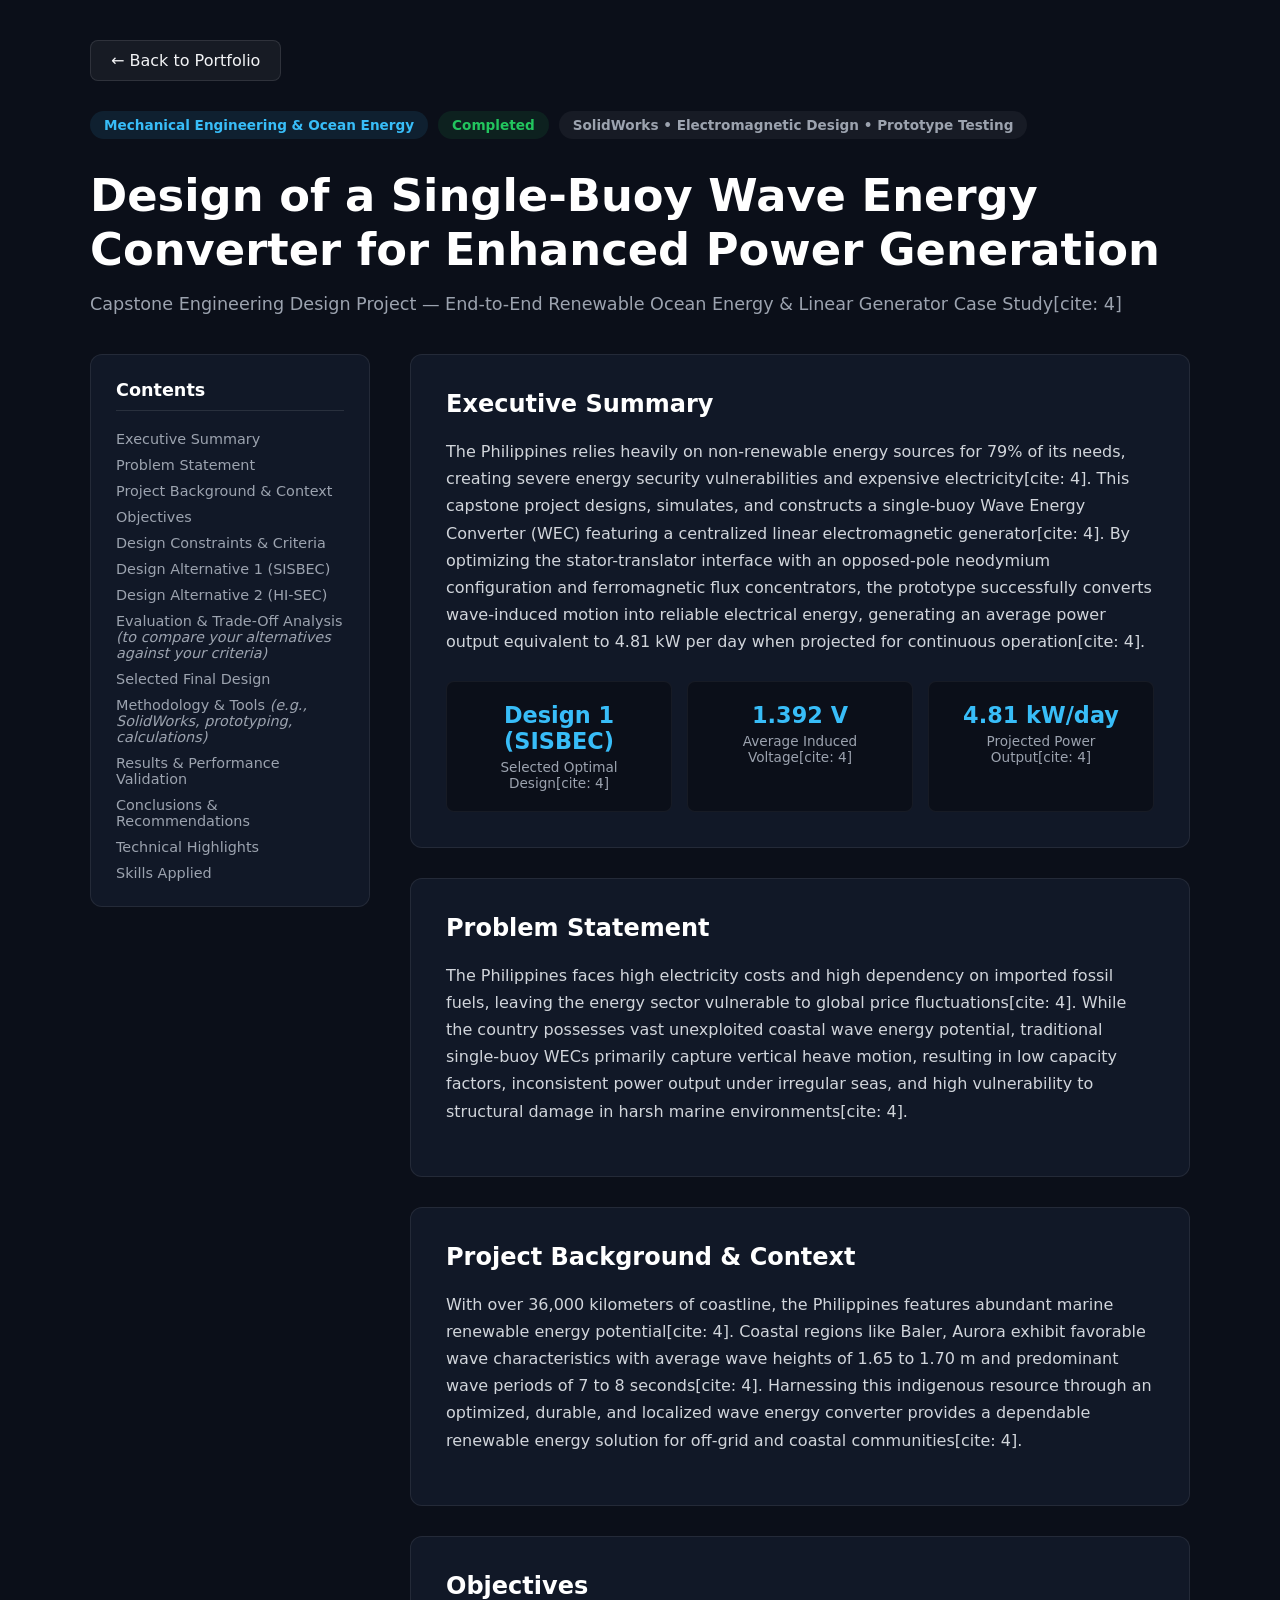
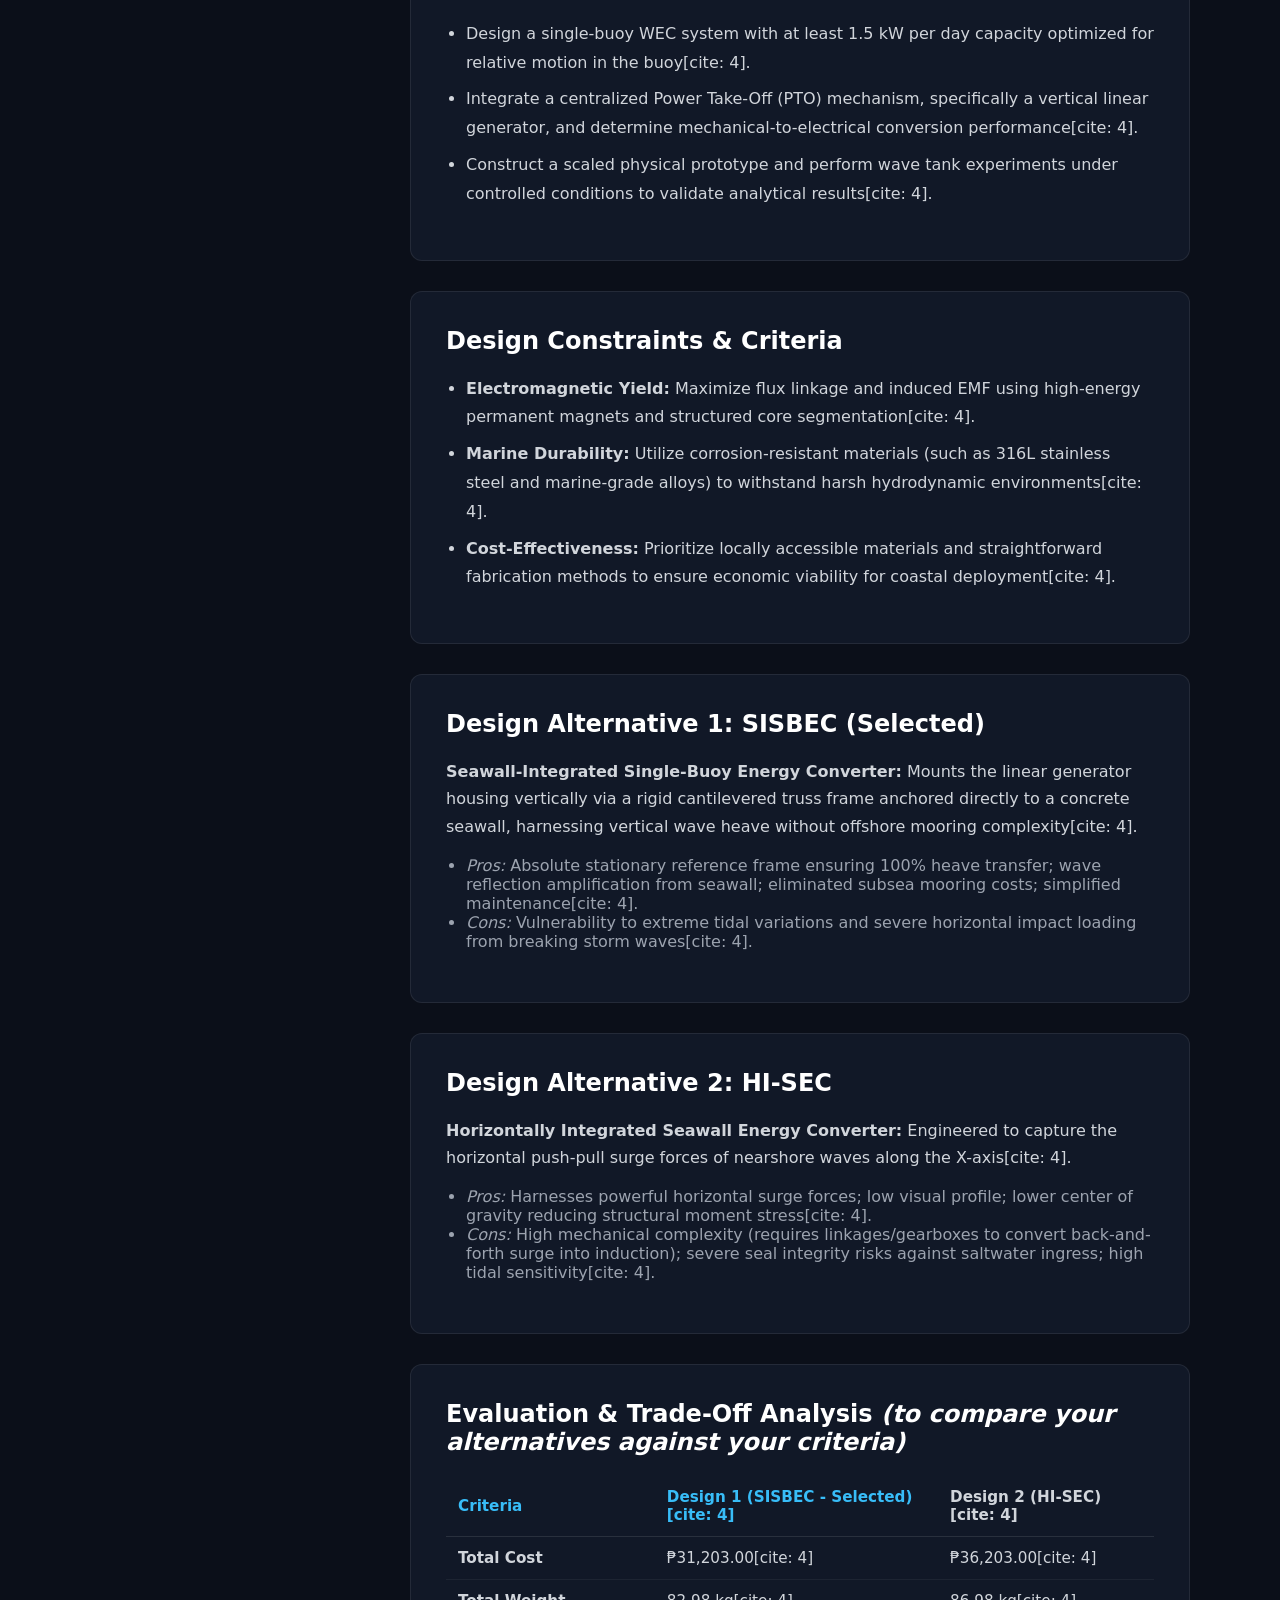
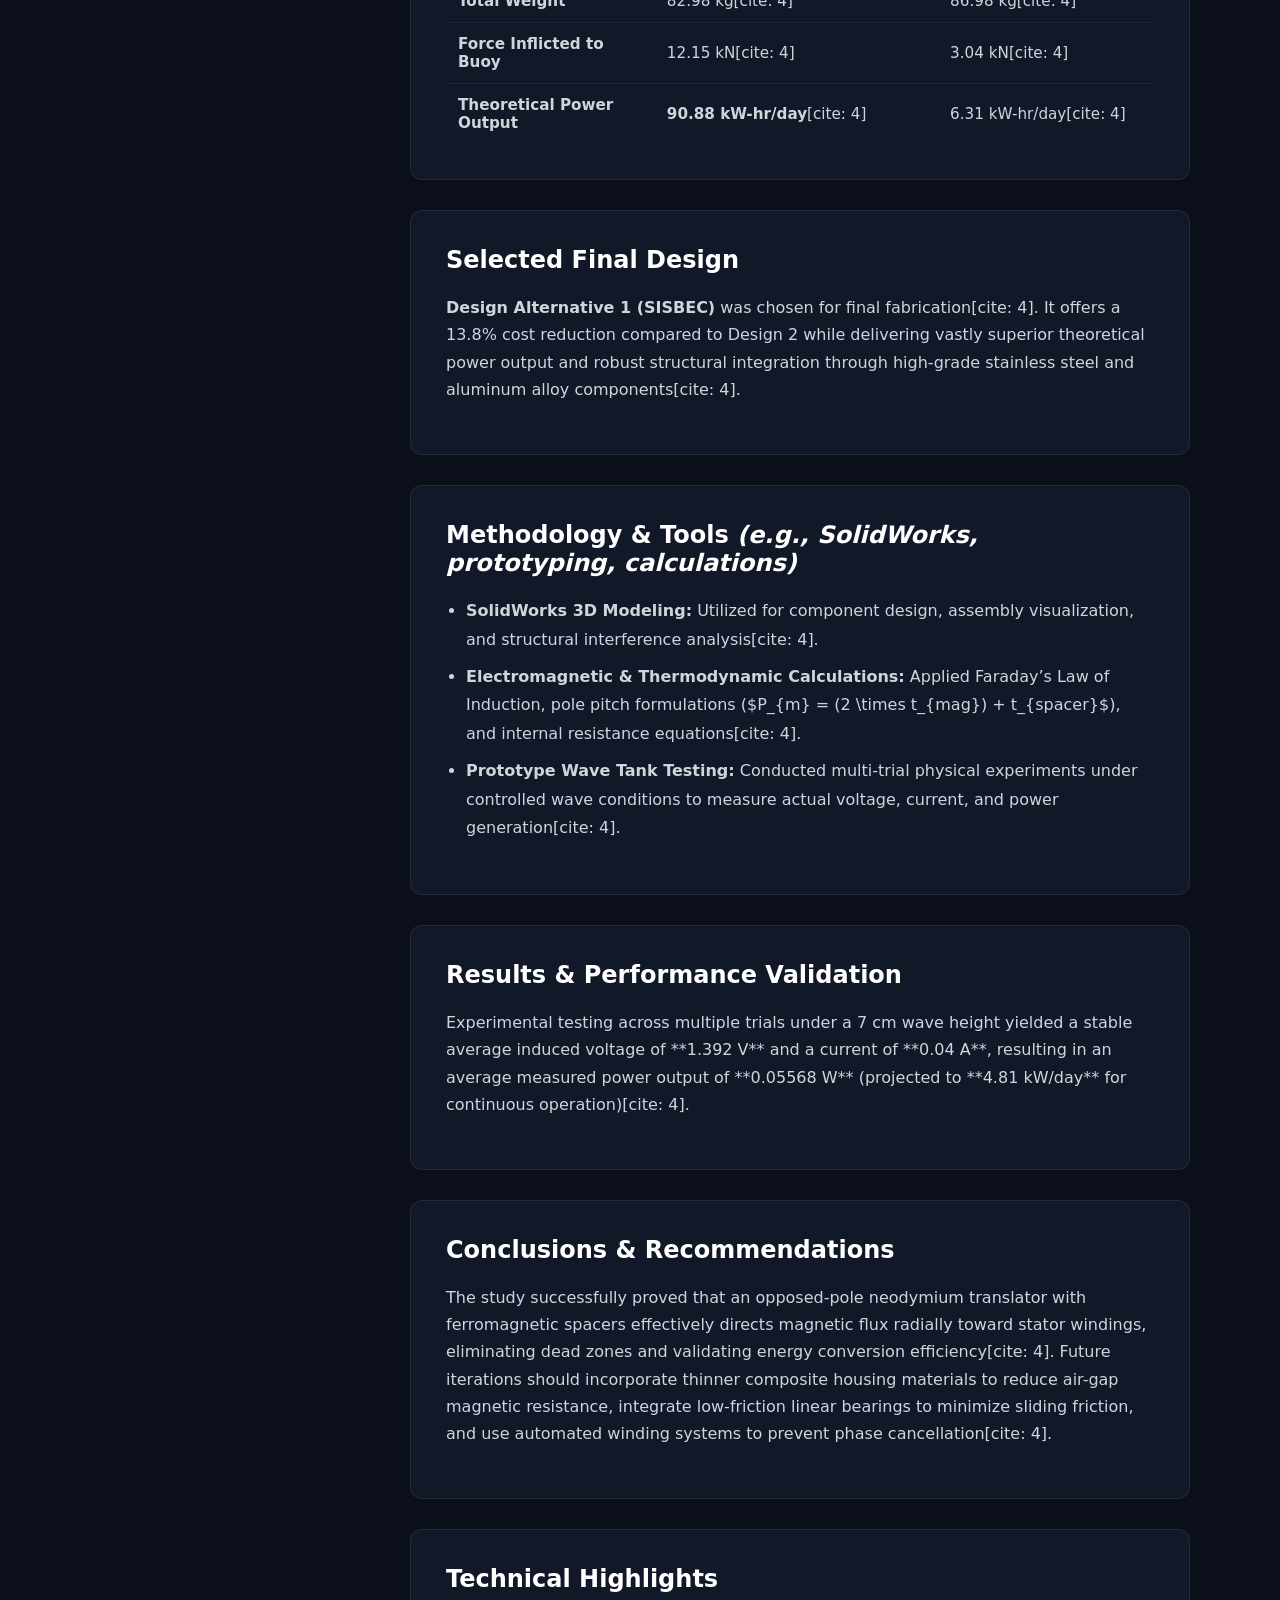
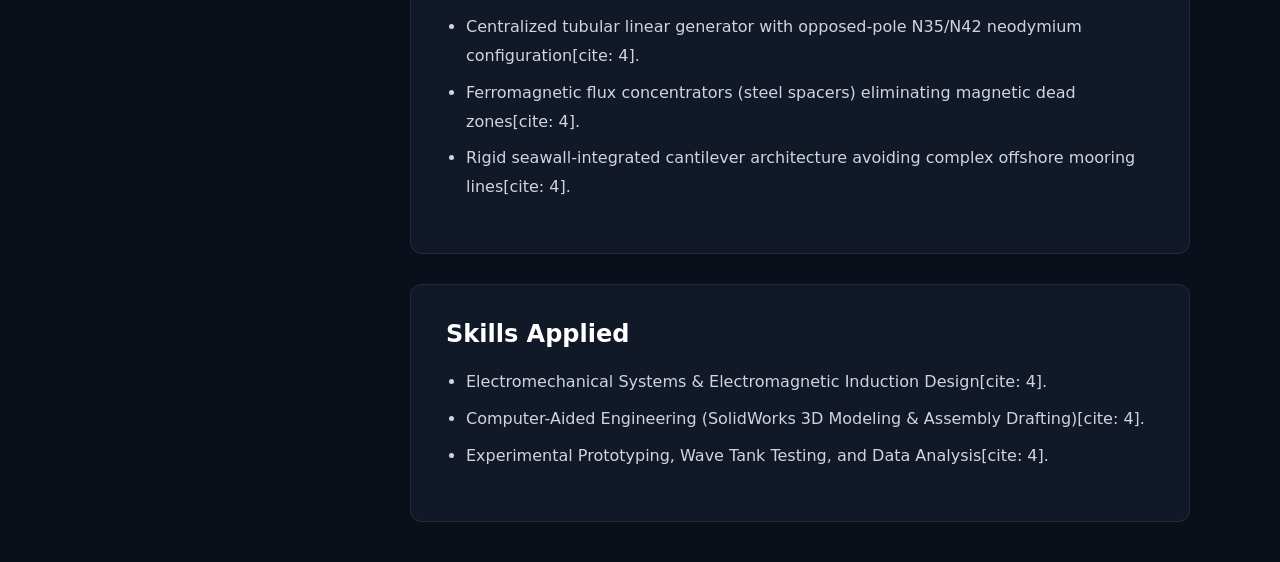
==== buoy-project.html @ 50ab3695 "Create buoy-project.html" ====
<!DOCTYPE html>
<html lang="en">
<head>
    <meta charset="UTF-8">
    <meta name="viewport" content="width=device-width, initial-scale=1.0">
    <title>Design of a Single-Buoy Wave Energy Converter | Carlo James A. Ungria</title>
</head>
<body style="background-color: #0b0f19; color: #f3f4f6; font-family: system-ui, -apple-system, sans-serif; margin: 0; padding: 40px 20px;">

    <div class="container" style="max-width: 1100px; margin: 0 auto;">
        
        <!-- Back Button -->
        <a href="index.html" style="display: inline-block; background: rgba(255, 255, 255, 0.05); border: 1px solid rgba(255, 255, 255, 0.1); color: #f3f4f6; padding: 10px 20px; border-radius: 8px; text-decoration: none; font-weight: 500; margin-bottom: 30px;">
            &larr; Back to Portfolio
        </a>

        <!-- Tags & Title Header -->
        <div style="margin-bottom: 40px;">
            <div style="display: flex; gap: 10px; margin-bottom: 15px;">
                <span style="background: rgba(56, 189, 248, 0.1); color: #38bdf8; padding: 6px 14px; border-radius: 20px; font-size: 0.85rem; font-weight: 600;">Mechanical Engineering & Ocean Energy</span>
                <span style="background: rgba(34, 197, 94, 0.1); color: #22c55e; padding: 6px 14px; border-radius: 20px; font-size: 0.85rem; font-weight: 600;">Completed</span>
                <span style="background: rgba(255, 255, 255, 0.05); color: #9ca3af; padding: 6px 14px; border-radius: 20px; font-size: 0.85rem; font-weight: 600;">SolidWorks • Electromagnetic Design • Prototype Testing</span>
            </div>
            <h1 style="font-size: clamp(2rem, 4vw, 2.8rem); font-weight: 800; color: #ffffff; margin-bottom: 15px; line-height: 1.2;">
                Design of a Single-Buoy Wave Energy Converter for Enhanced Power Generation
            </h1>
            <p style="font-size: 1.1rem; color: #9ca3af;">
                Capstone Engineering Design Project — End-to-End Renewable Ocean Energy & Linear Generator Case Study[cite: 4]
            </p>
        </div>

        <!-- Layout Grid: Table of Contents on Left, Content on Right -->
        <div style="display: grid; grid-template-columns: 280px 1fr; gap: 40px; align-items: start;" class="case-study-grid">
            
            <!-- Left Sidebar: Contents Matching Exact Flow -->
            <div style="background: #111827; border: 1px solid rgba(255, 255, 255, 0.08); border-radius: 12px; padding: 25px; position: sticky; top: 20px;">
                <h3 style="color: #ffffff; font-size: 1.1rem; margin-top: 0; margin-bottom: 20px; border-bottom: 1px solid rgba(255,255,255,0.1); padding-bottom: 10px;">Contents</h3>
                <ul style="list-style: none; padding: 0; margin: 0; display: flex; flex-direction: column; gap: 10px; font-size: 0.9rem;">
                    <li><a href="#executive-summary" style="color: #9ca3af; text-decoration: none;">Executive Summary</a></li>
                    <li><a href="#problem-statement" style="color: #9ca3af; text-decoration: none;">Problem Statement</a></li>
                    <li><a href="#project-background" style="color: #9ca3af; text-decoration: none;">Project Background & Context</a></li>
                    <li><a href="#objectives" style="color: #9ca3af; text-decoration: none;">Objectives</a></li>
                    <li><a href="#constraints" style="color: #9ca3af; text-decoration: none;">Design Constraints & Criteria</a></li>
                    <li><a href="#alternative-1" style="color: #9ca3af; text-decoration: none;">Design Alternative 1 (SISBEC)</a></li>
                    <li><a href="#alternative-2" style="color: #9ca3af; text-decoration: none;">Design Alternative 2 (HI-SEC)</a></li>
                    <li><a href="#trade-off" style="color: #9ca3af; text-decoration: none;">Evaluation & Trade-Off Analysis <em>(to compare your alternatives against your criteria)</em></a></li>
                    <li><a href="#final-design" style="color: #9ca3af; text-decoration: none;">Selected Final Design</a></li>
                    <li><a href="#methodology" style="color: #9ca3af; text-decoration: none;">Methodology & Tools <em>(e.g., SolidWorks, prototyping, calculations)</em></a></li>
                    <li><a href="#validation" style="color: #9ca3af; text-decoration: none;">Results & Performance Validation</a></li>
                    <li><a href="#conclusions" style="color: #9ca3af; text-decoration: none;">Conclusions & Recommendations</a></li>
                    <li><a href="#highlights" style="color: #9ca3af; text-decoration: none;">Technical Highlights</a></li>
                    <li><a href="#skills" style="color: #9ca3af; text-decoration: none;">Skills Applied</a></li>
                </ul>
            </div>

            <!-- Right Main Content Area -->
            <div style="display: flex; flex-direction: column; gap: 30px;">
                
                <!-- Executive Summary -->
                <section id="executive-summary" style="background: #111827; border: 1px solid rgba(255, 255, 255, 0.08); border-radius: 12px; padding: 35px;">
                    <h2 style="color: #ffffff; margin-top: 0; font-size: 1.5rem; margin-bottom: 20px;">Executive Summary</h2>
                    <p style="line-height: 1.7; color: #d1d5db; margin-bottom: 20px;">
                        The Philippines relies heavily on non-renewable energy sources for 79% of its needs, creating severe energy security vulnerabilities and expensive electricity[cite: 4]. This capstone project designs, simulates, and constructs a single-buoy Wave Energy Converter (WEC) featuring a centralized linear electromagnetic generator[cite: 4]. By optimizing the stator-translator interface with an opposed-pole neodymium configuration and ferromagnetic flux concentrators, the prototype successfully converts wave-induced motion into reliable electrical energy, generating an average power output equivalent to 4.81 kW per day when projected for continuous operation[cite: 4].
                    </p>
                    
                    <div style="display: grid; grid-template-columns: repeat(auto-fit, minmax(180px, 1fr)); gap: 15px; margin-top: 25px;">
                        <div style="background: #0b0f19; border: 1px solid rgba(255,255,255,0.05); padding: 20px; border-radius: 8px; text-align: center;">
                            <div style="color: #38bdf8; font-size: 1.4rem; font-weight: 700;">Design 1 (SISBEC)</div>
                            <div style="color: #9ca3af; font-size: 0.85rem; margin-top: 5px;">Selected Optimal Design[cite: 4]</div>
                        </div>
                        <div style="background: #0b0f19; border: 1px solid rgba(255,255,255,0.05); padding: 20px; border-radius: 8px; text-align: center;">
                            <div style="color: #38bdf8; font-size: 1.4rem; font-weight: 700;">1.392 V</div>
                            <div style="color: #9ca3af; font-size: 0.85rem; margin-top: 5px;">Average Induced Voltage[cite: 4]</div>
                        </div>
                        <div style="background: #0b0f19; border: 1px solid rgba(255,255,255,0.05); padding: 20px; border-radius: 8px; text-align: center;">
                            <div style="color: #38bdf8; font-size: 1.4rem; font-weight: 700;">4.81 kW/day</div>
                            <div style="color: #9ca3af; font-size: 0.85rem; margin-top: 5px;">Projected Power Output[cite: 4]</div>
                        </div>
                    </div>
                </section>

                <!-- Problem Statement -->
                <section id="problem-statement" style="background: #111827; border: 1px solid rgba(255, 255, 255, 0.08); border-radius: 12px; padding: 35px;">
                    <h2 style="color: #ffffff; margin-top: 0; font-size: 1.5rem; margin-bottom: 20px;">Problem Statement</h2>
                    <p style="line-height: 1.7; color: #d1d5db;">
                        The Philippines faces high electricity costs and high dependency on imported fossil fuels, leaving the energy sector vulnerable to global price fluctuations[cite: 4]. While the country possesses vast unexploited coastal wave energy potential, traditional single-buoy WECs primarily capture vertical heave motion, resulting in low capacity factors, inconsistent power output under irregular seas, and high vulnerability to structural damage in harsh marine environments[cite: 4].
                    </p>
                </section>

                <!-- Project Background & Context -->
                <section id="project-background" style="background: #111827; border: 1px solid rgba(255, 255, 255, 0.08); border-radius: 12px; padding: 35px;">
                    <h2 style="color: #ffffff; margin-top: 0; font-size: 1.5rem; margin-bottom: 20px;">Project Background & Context</h2>
                    <p style="line-height: 1.7; color: #d1d5db;">
                        With over 36,000 kilometers of coastline, the Philippines features abundant marine renewable energy potential[cite: 4]. Coastal regions like Baler, Aurora exhibit favorable wave characteristics with average wave heights of 1.65 to 1.70 m and predominant wave periods of 7 to 8 seconds[cite: 4]. Harnessing this indigenous resource through an optimized, durable, and localized wave energy converter provides a dependable renewable energy solution for off-grid and coastal communities[cite: 4].
                    </p>
                </section>

                <!-- Objectives -->
                <section id="objectives" style="background: #111827; border: 1px solid rgba(255, 255, 255, 0.08); border-radius: 12px; padding: 35px;">
                    <h2 style="color: #ffffff; margin-top: 0; font-size: 1.5rem; margin-bottom: 20px;">Objectives</h2>
                    <ul style="line-height: 1.8; color: #d1d5db; padding-left: 20px; display: flex; flex-direction: column; gap: 8px;">
                        <li>Design a single-buoy WEC system with at least 1.5 kW per day capacity optimized for relative motion in the buoy[cite: 4].</li>
                        <li>Integrate a centralized Power Take-Off (PTO) mechanism, specifically a vertical linear generator, and determine mechanical-to-electrical conversion performance[cite: 4].</li>
                        <li>Construct a scaled physical prototype and perform wave tank experiments under controlled conditions to validate analytical results[cite: 4].</li>
                    </ul>
                </section>

                <!-- Design Constraints & Criteria -->
                <section id="constraints" style="background: #111827; border: 1px solid rgba(255, 255, 255, 0.08); border-radius: 12px; padding: 35px;">
                    <h2 style="color: #ffffff; margin-top: 0; font-size: 1.5rem; margin-bottom: 20px;">Design Constraints & Criteria</h2>
                    <ul style="line-height: 1.8; color: #d1d5db; padding-left: 20px; display: flex; flex-direction: column; gap: 8px;">
                        <li><strong>Electromagnetic Yield:</strong> Maximize flux linkage and induced EMF using high-energy permanent magnets and structured core segmentation[cite: 4].</li>
                        <li><strong>Marine Durability:</strong> Utilize corrosion-resistant materials (such as 316L stainless steel and marine-grade alloys) to withstand harsh hydrodynamic environments[cite: 4].</li>
                        <li><strong>Cost-Effectiveness:</strong> Prioritize locally accessible materials and straightforward fabrication methods to ensure economic viability for coastal deployment[cite: 4].</li>
                    </ul>
                </section>

                <!-- Design Alternative 1 -->
                <section id="alternative-1" style="background: #111827; border: 1px solid rgba(255, 255, 255, 0.08); border-radius: 12px; padding: 35px;">
                    <h2 style="color: #ffffff; margin-top: 0; font-size: 1.5rem; margin-bottom: 20px;">Design Alternative 1: SISBEC (Selected)</h2>
                    <p style="line-height: 1.7; color: #d1d5db; margin-bottom: 15px;">
                        <strong>Seawall-Integrated Single-Buoy Energy Converter:</strong> Mounts the linear generator housing vertically via a rigid cantilevered truss frame anchored directly to a concrete seawall, harnessing vertical wave heave without offshore mooring complexity[cite: 4].
                    </p>
                    <ul style="color: #9ca3af; padding-left: 20px;">
                        <li><em>Pros:</em> Absolute stationary reference frame ensuring 100% heave transfer; wave reflection amplification from seawall; eliminated subsea mooring costs; simplified maintenance[cite: 4].</li>
                        <li><em>Cons:</em> Vulnerability to extreme tidal variations and severe horizontal impact loading from breaking storm waves[cite: 4].</li>
                    </ul>
                </section>

                <!-- Design Alternative 2 -->
                <section id="alternative-2" style="background: #111827; border: 1px solid rgba(255, 255, 255, 0.08); border-radius: 12px; padding: 35px;">
                    <h2 style="color: #ffffff; margin-top: 0; font-size: 1.5rem; margin-bottom: 20px;">Design Alternative 2: HI-SEC</h2>
                    <p style="line-height: 1.7; color: #d1d5db; margin-bottom: 15px;">
                        <strong>Horizontally Integrated Seawall Energy Converter:</strong> Engineered to capture the horizontal push-pull surge forces of nearshore waves along the X-axis[cite: 4].
                    </p>
                    <ul style="color: #9ca3af; padding-left: 20px;">
                        <li><em>Pros:</em> Harnesses powerful horizontal surge forces; low visual profile; lower center of gravity reducing structural moment stress[cite: 4].</li>
                        <li><em>Cons:</em> High mechanical complexity (requires linkages/gearboxes to convert back-and-forth surge into induction); severe seal integrity risks against saltwater ingress; high tidal sensitivity[cite: 4].</li>
                    </ul>
                </section>

                <!-- Evaluation & Trade-Off Analysis -->
                <section id="trade-off" style="background: #111827; border: 1px solid rgba(255, 255, 255, 0.08); border-radius: 12px; padding: 35px;">
                    <h2 style="color: #ffffff; margin-top: 0; font-size: 1.5rem; margin-bottom: 20px;">Evaluation & Trade-Off Analysis <em>(to compare your alternatives against your criteria)</em></h2>
                    <div style="overflow-x: auto;">
                        <table style="width: 100%; border-collapse: collapse; text-align: left; color: #d1d5db; font-size: 0.95rem;">
                            <thead>
                                <tr style="border-bottom: 1px solid rgba(255,255,255,0.1);">
                                    <th style="padding: 12px; color: #38bdf8;">Criteria</th>
                                    <th style="padding: 12px; color: #38bdf8;">Design 1 (SISBEC - Selected)[cite: 4]</th>
                                    <th style="padding: 12px;">Design 2 (HI-SEC)[cite: 4]</th>
                                </tr>
                            </thead>
                            <tbody>
                                <tr style="border-bottom: 1px solid rgba(255,255,255,0.05);">
                                    <td style="padding: 12px;"><strong>Total Cost</strong></td>
                                    <td style="padding: 12px;">₱31,203.00[cite: 4]</td>
                                    <td style="padding: 12px;">₱36,203.00[cite: 4]</td>
                                </tr>
                                <tr style="border-bottom: 1px solid rgba(255,255,255,0.05);">
                                    <td style="padding: 12px;"><strong>Total Weight</strong></td>
                                    <td style="padding: 12px;">82.98 kg[cite: 4]</td>
                                    <td style="padding: 12px;">86.98 kg[cite: 4]</td>
                                </tr>
                                <tr style="border-bottom: 1px solid rgba(255,255,255,0.05);">
                                    <td style="padding: 12px;"><strong>Force Inflicted to Buoy</strong></td>
                                    <td style="padding: 12px;">12.15 kN[cite: 4]</td>
                                    <td style="padding: 12px;">3.04 kN[cite: 4]</td>
                                </tr>
                                <tr>
                                    <td style="padding: 12px;"><strong>Theoretical Power Output</strong></td>
                                    <td style="padding: 12px;"><strong>90.88 kW-hr/day</strong>[cite: 4]</td>
                                    <td style="padding: 12px;">6.31 kW-hr/day[cite: 4]</td>
                                </tr>
                            </tbody>
                        </table>
                    </div>
                </section>

                <!-- Selected Final Design -->
                <section id="final-design" style="background: #111827; border: 1px solid rgba(255, 255, 255, 0.08); border-radius: 12px; padding: 35px;">
                    <h2 style="color: #ffffff; margin-top: 0; font-size: 1.5rem; margin-bottom: 20px;">Selected Final Design</h2>
                    <p style="line-height: 1.7; color: #d1d5db;">
                        <strong>Design Alternative 1 (SISBEC)</strong> was chosen for final fabrication[cite: 4]. It offers a 13.8% cost reduction compared to Design 2 while delivering vastly superior theoretical power output and robust structural integration through high-grade stainless steel and aluminum alloy components[cite: 4].
                    </p>
                </section>

                <!-- Methodology & Tools -->
                <section id="methodology" style="background: #111827; border: 1px solid rgba(255, 255, 255, 0.08); border-radius: 12px; padding: 35px;">
                    <h2 style="color: #ffffff; margin-top: 0; font-size: 1.5rem; margin-bottom: 20px;">Methodology & Tools <em>(e.g., SolidWorks, prototyping, calculations)</em></h2>
                    <ul style="line-height: 1.8; color: #d1d5db; padding-left: 20px; display: flex; flex-direction: column; gap: 8px;">
                        <li><strong>SolidWorks 3D Modeling:</strong> Utilized for component design, assembly visualization, and structural interference analysis[cite: 4].</li>
                        <li><strong>Electromagnetic & Thermodynamic Calculations:</strong> Applied Faraday’s Law of Induction, pole pitch formulations ($P_{m} = (2 \times t_{mag}) + t_{spacer}$), and internal resistance equations[cite: 4].</li>
                        <li><strong>Prototype Wave Tank Testing:</strong> Conducted multi-trial physical experiments under controlled wave conditions to measure actual voltage, current, and power generation[cite: 4].</li>
                    </ul>
                </section>

                <!-- Results & Performance Validation -->
                <section id="validation" style="background: #111827; border: 1px solid rgba(255, 255, 255, 0.08); border-radius: 12px; padding: 35px;">
                    <h2 style="color: #ffffff; margin-top: 0; font-size: 1.5rem; margin-bottom: 20px;">Results & Performance Validation</h2>
                    <p style="line-height: 1.7; color: #d1d5db;">
                        Experimental testing across multiple trials under a 7 cm wave height yielded a stable average induced voltage of **1.392 V** and a current of **0.04 A**, resulting in an average measured power output of **0.05568 W** (projected to **4.81 kW/day** for continuous operation)[cite: 4].
                    </p>
                </section>

                <!-- Conclusions & Recommendations -->
                <section id="conclusions" style="background: #111827; border: 1px solid rgba(255, 255, 255, 0.08); border-radius: 12px; padding: 35px;">
                    <h2 style="color: #ffffff; margin-top: 0; font-size: 1.5rem; margin-bottom: 20px;">Conclusions & Recommendations</h2>
                    <p style="line-height: 1.7; color: #d1d5db;">
                        The study successfully proved that an opposed-pole neodymium translator with ferromagnetic spacers effectively directs magnetic flux radially toward stator windings, eliminating dead zones and validating energy conversion efficiency[cite: 4]. Future iterations should incorporate thinner composite housing materials to reduce air-gap magnetic resistance, integrate low-friction linear bearings to minimize sliding friction, and use automated winding systems to prevent phase cancellation[cite: 4].
                    </p>
                </section>

                <!-- Technical Highlights -->
                <section id="highlights" style="background: #111827; border: 1px solid rgba(255, 255, 255, 0.08); border-radius: 12px; padding: 35px;">
                    <h2 style="color: #ffffff; margin-top: 0; font-size: 1.5rem; margin-bottom: 20px;">Technical Highlights</h2>
                    <ul style="line-height: 1.8; color: #d1d5db; padding-left: 20px; display: flex; flex-direction: column; gap: 8px;">
                        <li>Centralized tubular linear generator with opposed-pole N35/N42 neodymium configuration[cite: 4].</li>
                        <li>Ferromagnetic flux concentrators (steel spacers) eliminating magnetic dead zones[cite: 4].</li>
                        <li>Rigid seawall-integrated cantilever architecture avoiding complex offshore mooring lines[cite: 4].</li>
                    </ul>
                </section>

                <!-- Skills Applied -->
                <section id="skills" style="background: #111827; border: 1px solid rgba(255, 255, 255, 0.08); border-radius: 12px; padding: 35px;">
                    <h2 style="color: #ffffff; margin-top: 0; font-size: 1.5rem; margin-bottom: 20px;">Skills Applied</h2>
                    <ul style="line-height: 1.8; color: #d1d5db; padding-left: 20px; display: flex; flex-direction: column; gap: 8px;">
                        <li>Electromechanical Systems & Electromagnetic Induction Design[cite: 4].</li>
                        <li>Computer-Aided Engineering (SolidWorks 3D Modeling & Assembly Drafting)[cite: 4].</li>
                        <li>Experimental Prototyping, Wave Tank Testing, and Data Analysis[cite: 4].</li>
                    </ul>
                </section>

            </div>
        </div>

    </div>

</body>
</html>
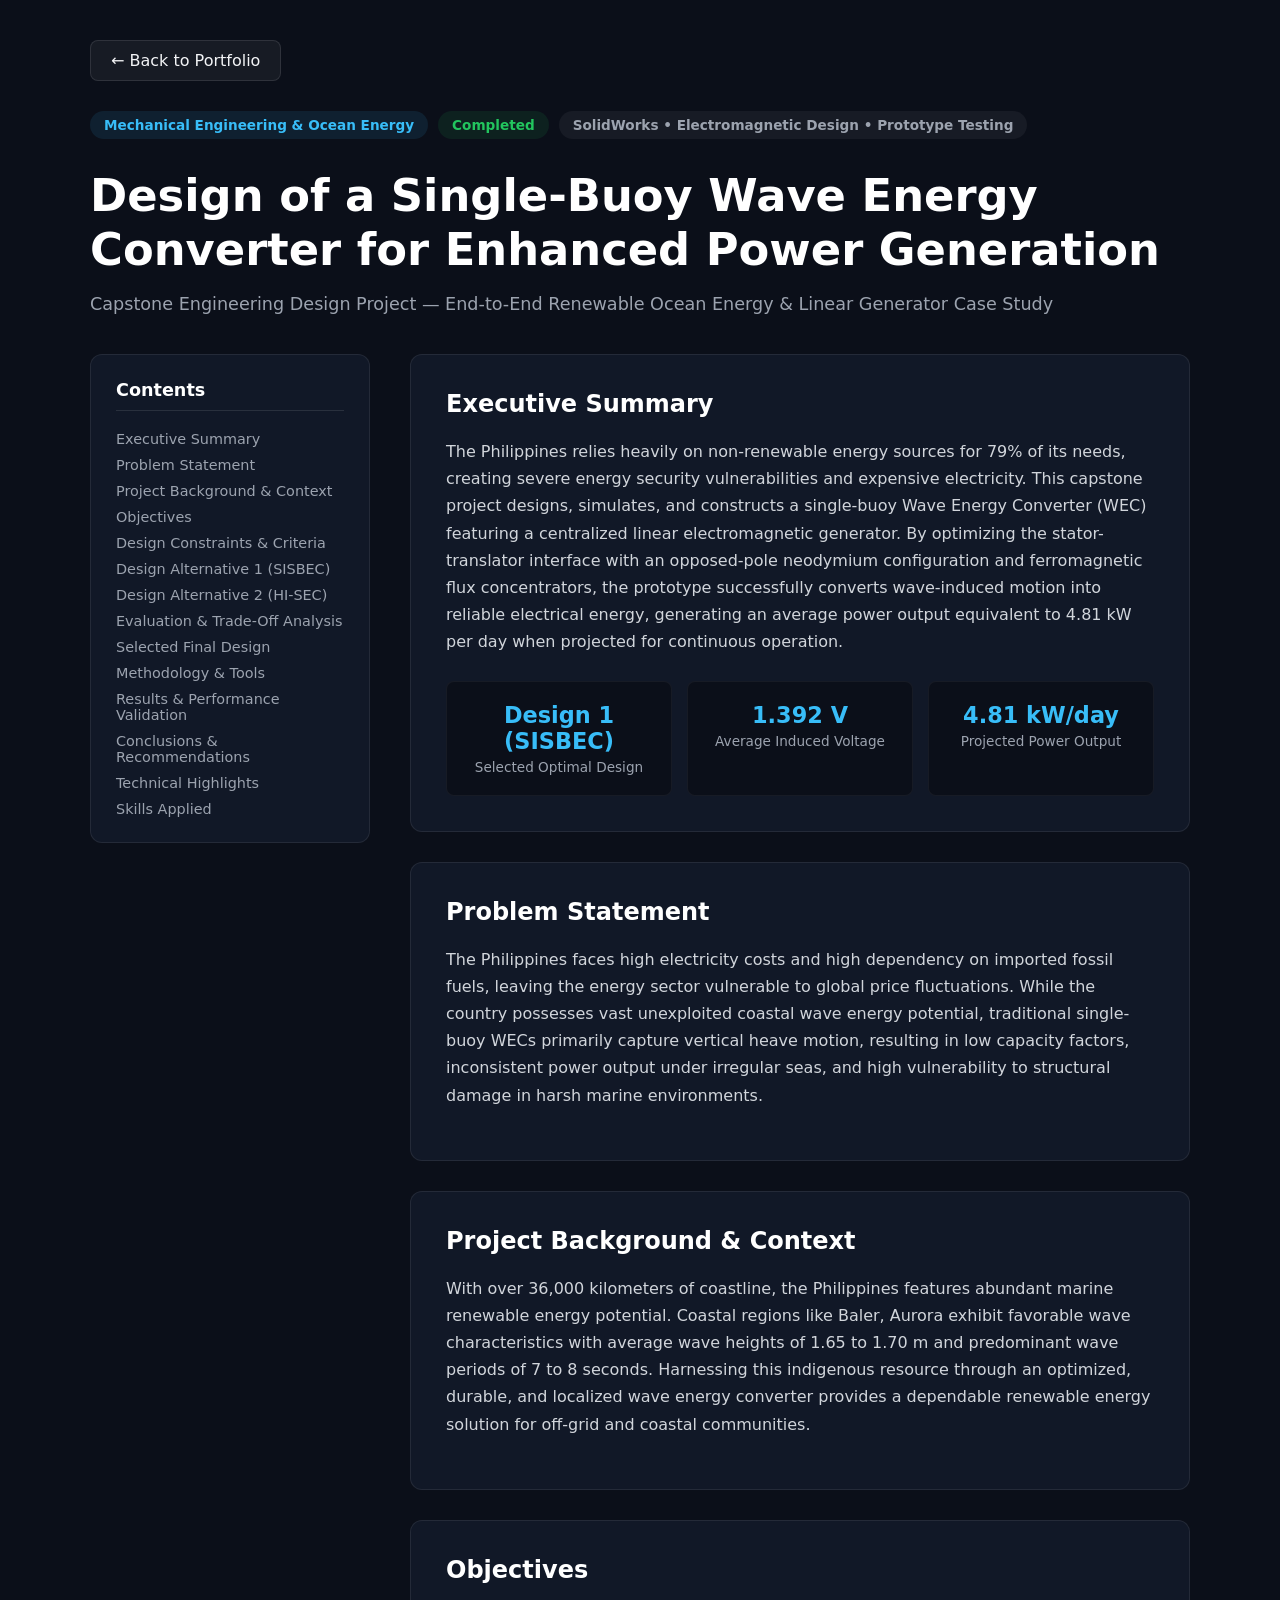
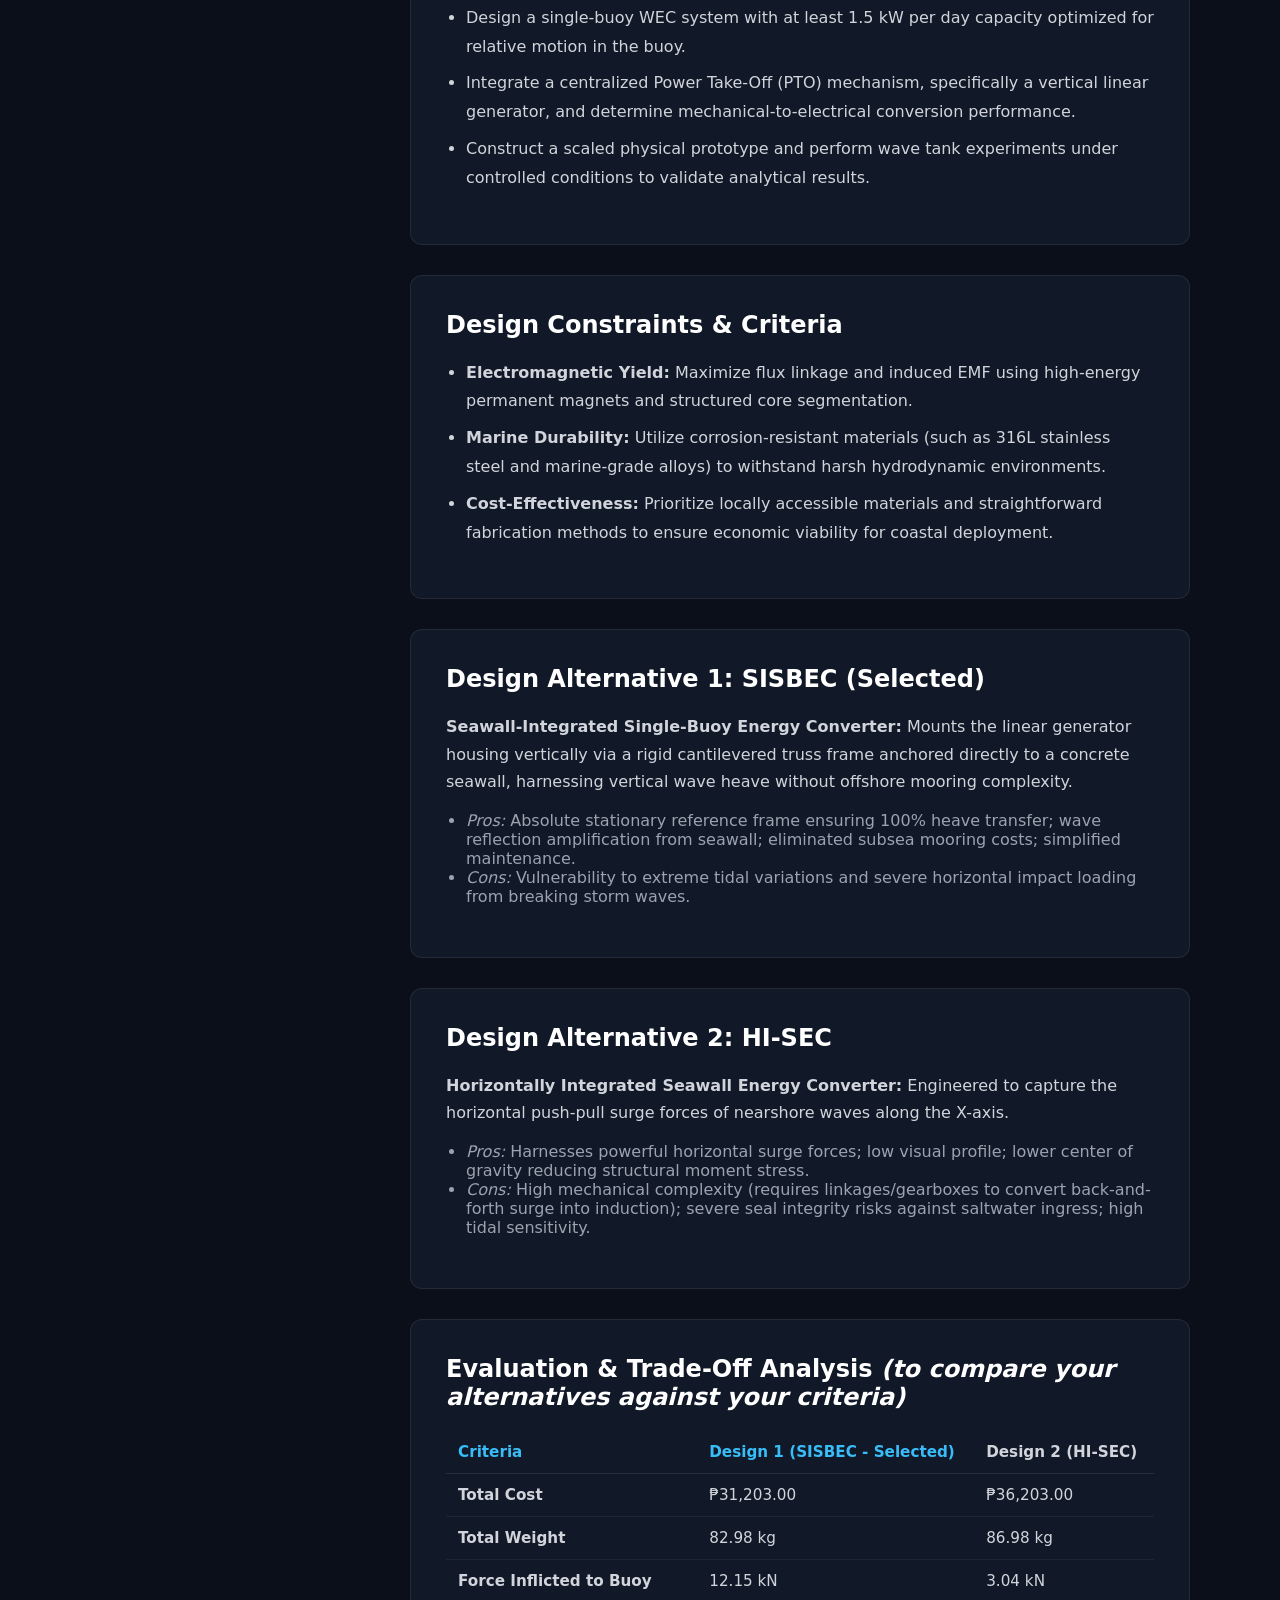
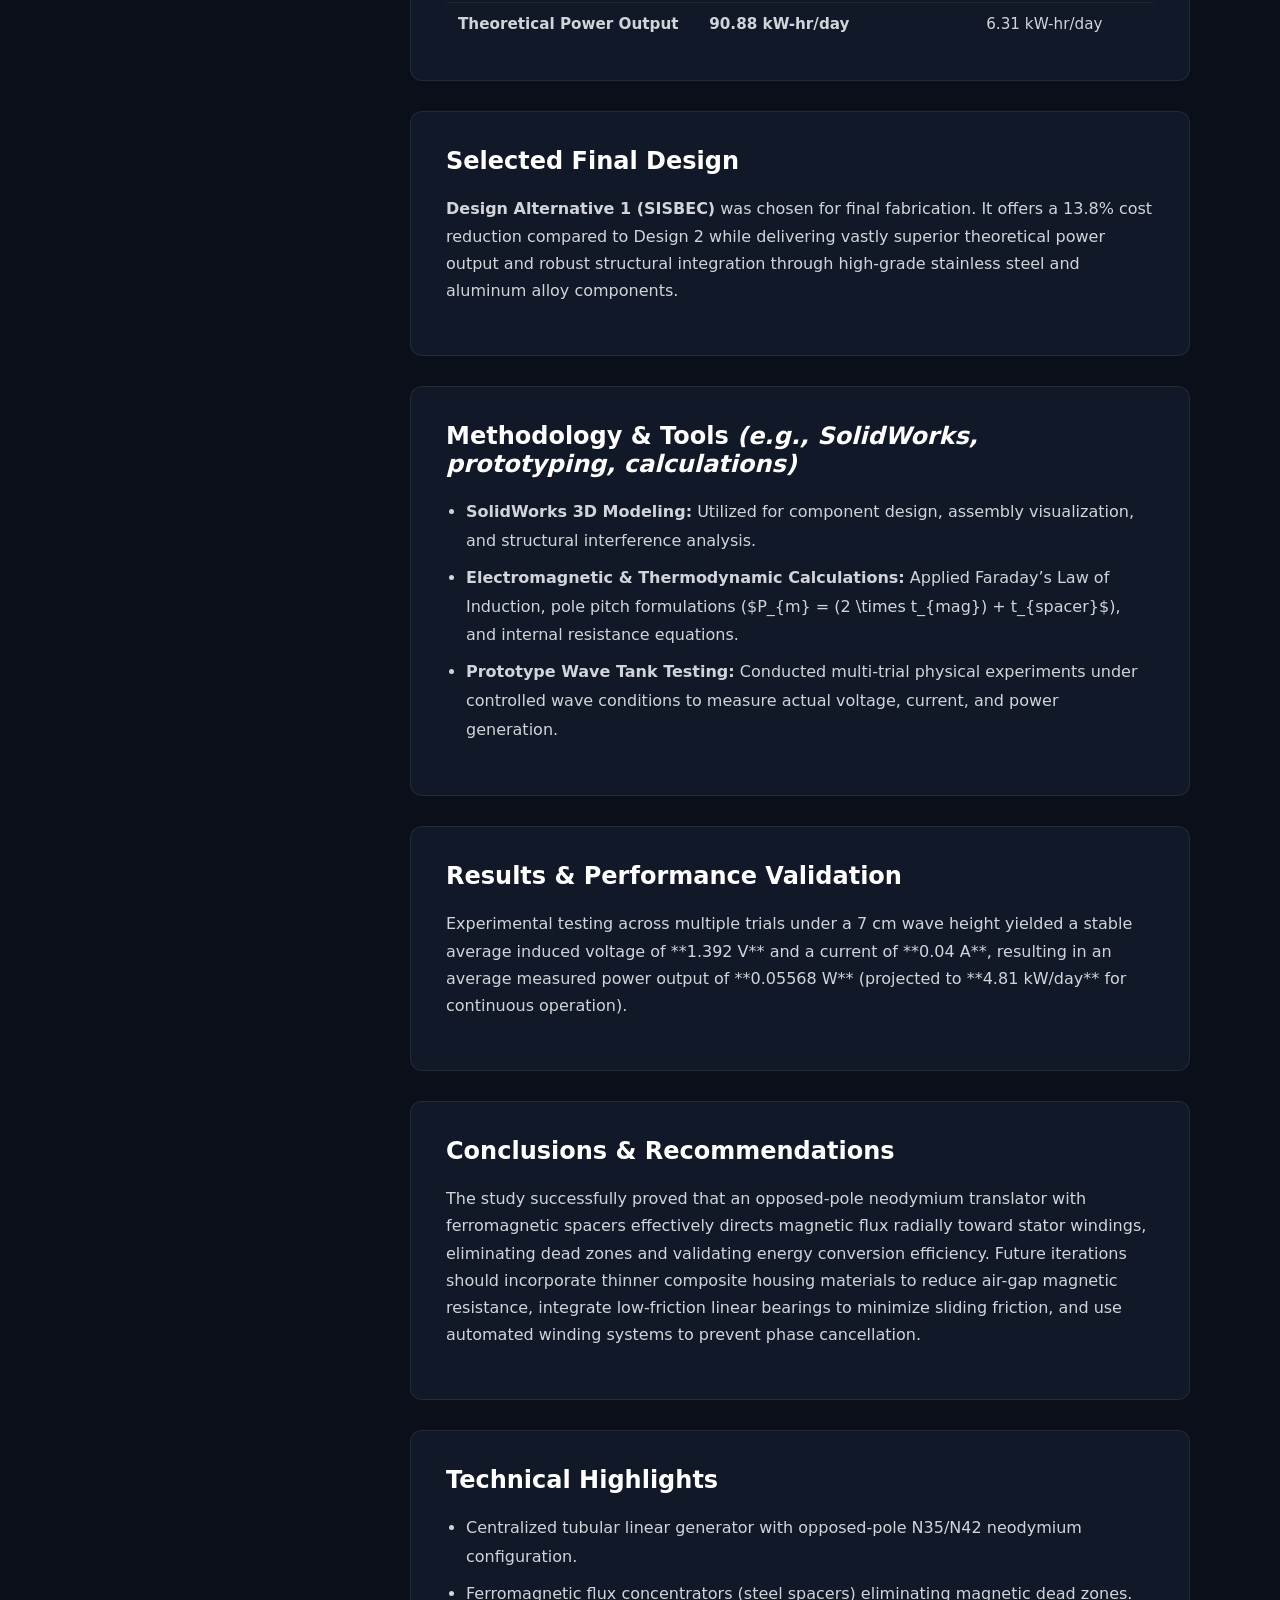
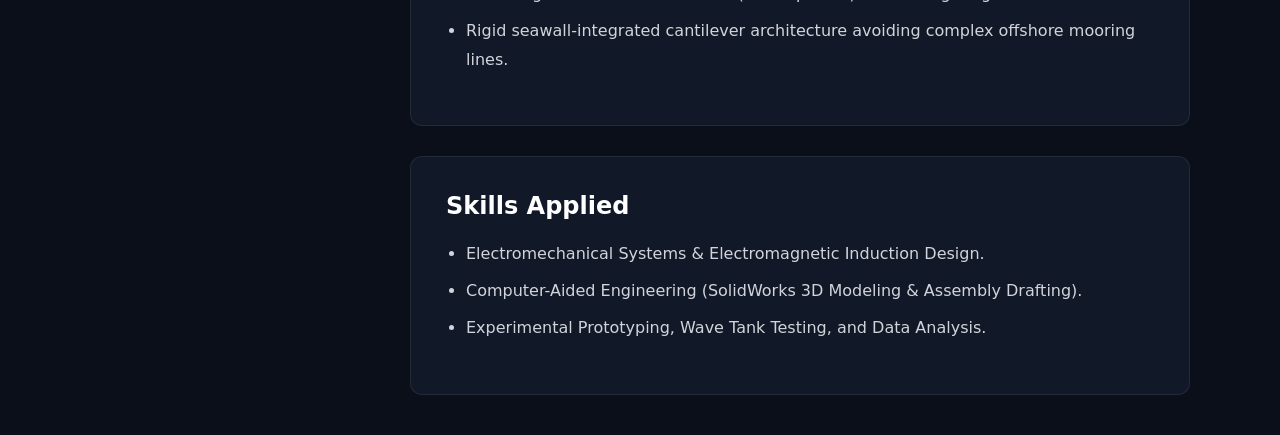
==== commit 8d421a2d: "Update buoy-project.html" ====
--- a/buoy-project.html
+++ b/buoy-project.html
@@ -25,7 +25,7 @@
                 Design of a Single-Buoy Wave Energy Converter for Enhanced Power Generation
             </h1>
             <p style="font-size: 1.1rem; color: #9ca3af;">
-                Capstone Engineering Design Project — End-to-End Renewable Ocean Energy & Linear Generator Case Study[cite: 4]
+                Capstone Engineering Design Project — End-to-End Renewable Ocean Energy & Linear Generator Case Study
             </p>
         </div>
 
@@ -43,9 +43,9 @@
                     <li><a href="#constraints" style="color: #9ca3af; text-decoration: none;">Design Constraints & Criteria</a></li>
                     <li><a href="#alternative-1" style="color: #9ca3af; text-decoration: none;">Design Alternative 1 (SISBEC)</a></li>
                     <li><a href="#alternative-2" style="color: #9ca3af; text-decoration: none;">Design Alternative 2 (HI-SEC)</a></li>
-                    <li><a href="#trade-off" style="color: #9ca3af; text-decoration: none;">Evaluation & Trade-Off Analysis <em>(to compare your alternatives against your criteria)</em></a></li>
+                    <li><a href="#trade-off" style="color: #9ca3af; text-decoration: none;">Evaluation & Trade-Off Analysis </em></a></li>
                     <li><a href="#final-design" style="color: #9ca3af; text-decoration: none;">Selected Final Design</a></li>
-                    <li><a href="#methodology" style="color: #9ca3af; text-decoration: none;">Methodology & Tools <em>(e.g., SolidWorks, prototyping, calculations)</em></a></li>
+                    <li><a href="#methodology" style="color: #9ca3af; text-decoration: none;">Methodology & Tools </em></a></li>
                     <li><a href="#validation" style="color: #9ca3af; text-decoration: none;">Results & Performance Validation</a></li>
                     <li><a href="#conclusions" style="color: #9ca3af; text-decoration: none;">Conclusions & Recommendations</a></li>
                     <li><a href="#highlights" style="color: #9ca3af; text-decoration: none;">Technical Highlights</a></li>
@@ -60,21 +60,21 @@
                 <section id="executive-summary" style="background: #111827; border: 1px solid rgba(255, 255, 255, 0.08); border-radius: 12px; padding: 35px;">
                     <h2 style="color: #ffffff; margin-top: 0; font-size: 1.5rem; margin-bottom: 20px;">Executive Summary</h2>
                     <p style="line-height: 1.7; color: #d1d5db; margin-bottom: 20px;">
-                        The Philippines relies heavily on non-renewable energy sources for 79% of its needs, creating severe energy security vulnerabilities and expensive electricity[cite: 4]. This capstone project designs, simulates, and constructs a single-buoy Wave Energy Converter (WEC) featuring a centralized linear electromagnetic generator[cite: 4]. By optimizing the stator-translator interface with an opposed-pole neodymium configuration and ferromagnetic flux concentrators, the prototype successfully converts wave-induced motion into reliable electrical energy, generating an average power output equivalent to 4.81 kW per day when projected for continuous operation[cite: 4].
+                        The Philippines relies heavily on non-renewable energy sources for 79% of its needs, creating severe energy security vulnerabilities and expensive electricity. This capstone project designs, simulates, and constructs a single-buoy Wave Energy Converter (WEC) featuring a centralized linear electromagnetic generator. By optimizing the stator-translator interface with an opposed-pole neodymium configuration and ferromagnetic flux concentrators, the prototype successfully converts wave-induced motion into reliable electrical energy, generating an average power output equivalent to 4.81 kW per day when projected for continuous operation.
                     </p>
                     
                     <div style="display: grid; grid-template-columns: repeat(auto-fit, minmax(180px, 1fr)); gap: 15px; margin-top: 25px;">
                         <div style="background: #0b0f19; border: 1px solid rgba(255,255,255,0.05); padding: 20px; border-radius: 8px; text-align: center;">
                             <div style="color: #38bdf8; font-size: 1.4rem; font-weight: 700;">Design 1 (SISBEC)</div>
-                            <div style="color: #9ca3af; font-size: 0.85rem; margin-top: 5px;">Selected Optimal Design[cite: 4]</div>
+                            <div style="color: #9ca3af; font-size: 0.85rem; margin-top: 5px;">Selected Optimal Design</div>
                         </div>
                         <div style="background: #0b0f19; border: 1px solid rgba(255,255,255,0.05); padding: 20px; border-radius: 8px; text-align: center;">
                             <div style="color: #38bdf8; font-size: 1.4rem; font-weight: 700;">1.392 V</div>
-                            <div style="color: #9ca3af; font-size: 0.85rem; margin-top: 5px;">Average Induced Voltage[cite: 4]</div>
+                            <div style="color: #9ca3af; font-size: 0.85rem; margin-top: 5px;">Average Induced Voltage</div>
                         </div>
                         <div style="background: #0b0f19; border: 1px solid rgba(255,255,255,0.05); padding: 20px; border-radius: 8px; text-align: center;">
                             <div style="color: #38bdf8; font-size: 1.4rem; font-weight: 700;">4.81 kW/day</div>
-                            <div style="color: #9ca3af; font-size: 0.85rem; margin-top: 5px;">Projected Power Output[cite: 4]</div>
+                            <div style="color: #9ca3af; font-size: 0.85rem; margin-top: 5px;">Projected Power Output</div>
                         </div>
                     </div>
                 </section>
@@ -83,7 +83,7 @@
                 <section id="problem-statement" style="background: #111827; border: 1px solid rgba(255, 255, 255, 0.08); border-radius: 12px; padding: 35px;">
                     <h2 style="color: #ffffff; margin-top: 0; font-size: 1.5rem; margin-bottom: 20px;">Problem Statement</h2>
                     <p style="line-height: 1.7; color: #d1d5db;">
-                        The Philippines faces high electricity costs and high dependency on imported fossil fuels, leaving the energy sector vulnerable to global price fluctuations[cite: 4]. While the country possesses vast unexploited coastal wave energy potential, traditional single-buoy WECs primarily capture vertical heave motion, resulting in low capacity factors, inconsistent power output under irregular seas, and high vulnerability to structural damage in harsh marine environments[cite: 4].
+                        The Philippines faces high electricity costs and high dependency on imported fossil fuels, leaving the energy sector vulnerable to global price fluctuations. While the country possesses vast unexploited coastal wave energy potential, traditional single-buoy WECs primarily capture vertical heave motion, resulting in low capacity factors, inconsistent power output under irregular seas, and high vulnerability to structural damage in harsh marine environments.
                     </p>
                 </section>
 
@@ -91,7 +91,7 @@
                 <section id="project-background" style="background: #111827; border: 1px solid rgba(255, 255, 255, 0.08); border-radius: 12px; padding: 35px;">
                     <h2 style="color: #ffffff; margin-top: 0; font-size: 1.5rem; margin-bottom: 20px;">Project Background & Context</h2>
                     <p style="line-height: 1.7; color: #d1d5db;">
-                        With over 36,000 kilometers of coastline, the Philippines features abundant marine renewable energy potential[cite: 4]. Coastal regions like Baler, Aurora exhibit favorable wave characteristics with average wave heights of 1.65 to 1.70 m and predominant wave periods of 7 to 8 seconds[cite: 4]. Harnessing this indigenous resource through an optimized, durable, and localized wave energy converter provides a dependable renewable energy solution for off-grid and coastal communities[cite: 4].
+                        With over 36,000 kilometers of coastline, the Philippines features abundant marine renewable energy potential. Coastal regions like Baler, Aurora exhibit favorable wave characteristics with average wave heights of 1.65 to 1.70 m and predominant wave periods of 7 to 8 seconds. Harnessing this indigenous resource through an optimized, durable, and localized wave energy converter provides a dependable renewable energy solution for off-grid and coastal communities.
                     </p>
                 </section>
 
@@ -99,9 +99,9 @@
                 <section id="objectives" style="background: #111827; border: 1px solid rgba(255, 255, 255, 0.08); border-radius: 12px; padding: 35px;">
                     <h2 style="color: #ffffff; margin-top: 0; font-size: 1.5rem; margin-bottom: 20px;">Objectives</h2>
                     <ul style="line-height: 1.8; color: #d1d5db; padding-left: 20px; display: flex; flex-direction: column; gap: 8px;">
-                        <li>Design a single-buoy WEC system with at least 1.5 kW per day capacity optimized for relative motion in the buoy[cite: 4].</li>
-                        <li>Integrate a centralized Power Take-Off (PTO) mechanism, specifically a vertical linear generator, and determine mechanical-to-electrical conversion performance[cite: 4].</li>
-                        <li>Construct a scaled physical prototype and perform wave tank experiments under controlled conditions to validate analytical results[cite: 4].</li>
+                        <li>Design a single-buoy WEC system with at least 1.5 kW per day capacity optimized for relative motion in the buoy.</li>
+                        <li>Integrate a centralized Power Take-Off (PTO) mechanism, specifically a vertical linear generator, and determine mechanical-to-electrical conversion performance.</li>
+                        <li>Construct a scaled physical prototype and perform wave tank experiments under controlled conditions to validate analytical results.</li>
                     </ul>
                 </section>
 
@@ -109,9 +109,9 @@
                 <section id="constraints" style="background: #111827; border: 1px solid rgba(255, 255, 255, 0.08); border-radius: 12px; padding: 35px;">
                     <h2 style="color: #ffffff; margin-top: 0; font-size: 1.5rem; margin-bottom: 20px;">Design Constraints & Criteria</h2>
                     <ul style="line-height: 1.8; color: #d1d5db; padding-left: 20px; display: flex; flex-direction: column; gap: 8px;">
-                        <li><strong>Electromagnetic Yield:</strong> Maximize flux linkage and induced EMF using high-energy permanent magnets and structured core segmentation[cite: 4].</li>
-                        <li><strong>Marine Durability:</strong> Utilize corrosion-resistant materials (such as 316L stainless steel and marine-grade alloys) to withstand harsh hydrodynamic environments[cite: 4].</li>
-                        <li><strong>Cost-Effectiveness:</strong> Prioritize locally accessible materials and straightforward fabrication methods to ensure economic viability for coastal deployment[cite: 4].</li>
+                        <li><strong>Electromagnetic Yield:</strong> Maximize flux linkage and induced EMF using high-energy permanent magnets and structured core segmentation.</li>
+                        <li><strong>Marine Durability:</strong> Utilize corrosion-resistant materials (such as 316L stainless steel and marine-grade alloys) to withstand harsh hydrodynamic environments.</li>
+                        <li><strong>Cost-Effectiveness:</strong> Prioritize locally accessible materials and straightforward fabrication methods to ensure economic viability for coastal deployment.</li>
                     </ul>
                 </section>
 
@@ -119,11 +119,11 @@
                 <section id="alternative-1" style="background: #111827; border: 1px solid rgba(255, 255, 255, 0.08); border-radius: 12px; padding: 35px;">
                     <h2 style="color: #ffffff; margin-top: 0; font-size: 1.5rem; margin-bottom: 20px;">Design Alternative 1: SISBEC (Selected)</h2>
                     <p style="line-height: 1.7; color: #d1d5db; margin-bottom: 15px;">
-                        <strong>Seawall-Integrated Single-Buoy Energy Converter:</strong> Mounts the linear generator housing vertically via a rigid cantilevered truss frame anchored directly to a concrete seawall, harnessing vertical wave heave without offshore mooring complexity[cite: 4].
+                        <strong>Seawall-Integrated Single-Buoy Energy Converter:</strong> Mounts the linear generator housing vertically via a rigid cantilevered truss frame anchored directly to a concrete seawall, harnessing vertical wave heave without offshore mooring complexity.
                     </p>
                     <ul style="color: #9ca3af; padding-left: 20px;">
-                        <li><em>Pros:</em> Absolute stationary reference frame ensuring 100% heave transfer; wave reflection amplification from seawall; eliminated subsea mooring costs; simplified maintenance[cite: 4].</li>
-                        <li><em>Cons:</em> Vulnerability to extreme tidal variations and severe horizontal impact loading from breaking storm waves[cite: 4].</li>
+                        <li><em>Pros:</em> Absolute stationary reference frame ensuring 100% heave transfer; wave reflection amplification from seawall; eliminated subsea mooring costs; simplified maintenance.</li>
+                        <li><em>Cons:</em> Vulnerability to extreme tidal variations and severe horizontal impact loading from breaking storm waves.</li>
                     </ul>
                 </section>
 
@@ -131,11 +131,11 @@
                 <section id="alternative-2" style="background: #111827; border: 1px solid rgba(255, 255, 255, 0.08); border-radius: 12px; padding: 35px;">
                     <h2 style="color: #ffffff; margin-top: 0; font-size: 1.5rem; margin-bottom: 20px;">Design Alternative 2: HI-SEC</h2>
                     <p style="line-height: 1.7; color: #d1d5db; margin-bottom: 15px;">
-                        <strong>Horizontally Integrated Seawall Energy Converter:</strong> Engineered to capture the horizontal push-pull surge forces of nearshore waves along the X-axis[cite: 4].
+                        <strong>Horizontally Integrated Seawall Energy Converter:</strong> Engineered to capture the horizontal push-pull surge forces of nearshore waves along the X-axis.
                     </p>
                     <ul style="color: #9ca3af; padding-left: 20px;">
-                        <li><em>Pros:</em> Harnesses powerful horizontal surge forces; low visual profile; lower center of gravity reducing structural moment stress[cite: 4].</li>
-                        <li><em>Cons:</em> High mechanical complexity (requires linkages/gearboxes to convert back-and-forth surge into induction); severe seal integrity risks against saltwater ingress; high tidal sensitivity[cite: 4].</li>
+                        <li><em>Pros:</em> Harnesses powerful horizontal surge forces; low visual profile; lower center of gravity reducing structural moment stress.</li>
+                        <li><em>Cons:</em> High mechanical complexity (requires linkages/gearboxes to convert back-and-forth surge into induction); severe seal integrity risks against saltwater ingress; high tidal sensitivity.</li>
                     </ul>
                 </section>
 
@@ -147,30 +147,30 @@
                             <thead>
                                 <tr style="border-bottom: 1px solid rgba(255,255,255,0.1);">
                                     <th style="padding: 12px; color: #38bdf8;">Criteria</th>
-                                    <th style="padding: 12px; color: #38bdf8;">Design 1 (SISBEC - Selected)[cite: 4]</th>
-                                    <th style="padding: 12px;">Design 2 (HI-SEC)[cite: 4]</th>
+                                    <th style="padding: 12px; color: #38bdf8;">Design 1 (SISBEC - Selected)</th>
+                                    <th style="padding: 12px;">Design 2 (HI-SEC)</th>
                                 </tr>
                             </thead>
                             <tbody>
                                 <tr style="border-bottom: 1px solid rgba(255,255,255,0.05);">
                                     <td style="padding: 12px;"><strong>Total Cost</strong></td>
-                                    <td style="padding: 12px;">₱31,203.00[cite: 4]</td>
-                                    <td style="padding: 12px;">₱36,203.00[cite: 4]</td>
+                                    <td style="padding: 12px;">₱31,203.00</td>
+                                    <td style="padding: 12px;">₱36,203.00</td>
                                 </tr>
                                 <tr style="border-bottom: 1px solid rgba(255,255,255,0.05);">
                                     <td style="padding: 12px;"><strong>Total Weight</strong></td>
-                                    <td style="padding: 12px;">82.98 kg[cite: 4]</td>
-                                    <td style="padding: 12px;">86.98 kg[cite: 4]</td>
+                                    <td style="padding: 12px;">82.98 kg</td>
+                                    <td style="padding: 12px;">86.98 kg</td>
                                 </tr>
                                 <tr style="border-bottom: 1px solid rgba(255,255,255,0.05);">
                                     <td style="padding: 12px;"><strong>Force Inflicted to Buoy</strong></td>
-                                    <td style="padding: 12px;">12.15 kN[cite: 4]</td>
-                                    <td style="padding: 12px;">3.04 kN[cite: 4]</td>
+                                    <td style="padding: 12px;">12.15 kN</td>
+                                    <td style="padding: 12px;">3.04 kN</td>
                                 </tr>
                                 <tr>
                                     <td style="padding: 12px;"><strong>Theoretical Power Output</strong></td>
-                                    <td style="padding: 12px;"><strong>90.88 kW-hr/day</strong>[cite: 4]</td>
-                                    <td style="padding: 12px;">6.31 kW-hr/day[cite: 4]</td>
+                                    <td style="padding: 12px;"><strong>90.88 kW-hr/day</strong></td>
+                                    <td style="padding: 12px;">6.31 kW-hr/day</td>
                                 </tr>
                             </tbody>
                         </table>
@@ -181,7 +181,7 @@
                 <section id="final-design" style="background: #111827; border: 1px solid rgba(255, 255, 255, 0.08); border-radius: 12px; padding: 35px;">
                     <h2 style="color: #ffffff; margin-top: 0; font-size: 1.5rem; margin-bottom: 20px;">Selected Final Design</h2>
                     <p style="line-height: 1.7; color: #d1d5db;">
-                        <strong>Design Alternative 1 (SISBEC)</strong> was chosen for final fabrication[cite: 4]. It offers a 13.8% cost reduction compared to Design 2 while delivering vastly superior theoretical power output and robust structural integration through high-grade stainless steel and aluminum alloy components[cite: 4].
+                        <strong>Design Alternative 1 (SISBEC)</strong> was chosen for final fabrication. It offers a 13.8% cost reduction compared to Design 2 while delivering vastly superior theoretical power output and robust structural integration through high-grade stainless steel and aluminum alloy components.
                     </p>
                 </section>
 
@@ -189,9 +189,9 @@
                 <section id="methodology" style="background: #111827; border: 1px solid rgba(255, 255, 255, 0.08); border-radius: 12px; padding: 35px;">
                     <h2 style="color: #ffffff; margin-top: 0; font-size: 1.5rem; margin-bottom: 20px;">Methodology & Tools <em>(e.g., SolidWorks, prototyping, calculations)</em></h2>
                     <ul style="line-height: 1.8; color: #d1d5db; padding-left: 20px; display: flex; flex-direction: column; gap: 8px;">
-                        <li><strong>SolidWorks 3D Modeling:</strong> Utilized for component design, assembly visualization, and structural interference analysis[cite: 4].</li>
-                        <li><strong>Electromagnetic & Thermodynamic Calculations:</strong> Applied Faraday’s Law of Induction, pole pitch formulations ($P_{m} = (2 \times t_{mag}) + t_{spacer}$), and internal resistance equations[cite: 4].</li>
-                        <li><strong>Prototype Wave Tank Testing:</strong> Conducted multi-trial physical experiments under controlled wave conditions to measure actual voltage, current, and power generation[cite: 4].</li>
+                        <li><strong>SolidWorks 3D Modeling:</strong> Utilized for component design, assembly visualization, and structural interference analysis.</li>
+                        <li><strong>Electromagnetic & Thermodynamic Calculations:</strong> Applied Faraday’s Law of Induction, pole pitch formulations ($P_{m} = (2 \times t_{mag}) + t_{spacer}$), and internal resistance equations.</li>
+                        <li><strong>Prototype Wave Tank Testing:</strong> Conducted multi-trial physical experiments under controlled wave conditions to measure actual voltage, current, and power generation.</li>
                     </ul>
                 </section>
 
@@ -199,7 +199,7 @@
                 <section id="validation" style="background: #111827; border: 1px solid rgba(255, 255, 255, 0.08); border-radius: 12px; padding: 35px;">
                     <h2 style="color: #ffffff; margin-top: 0; font-size: 1.5rem; margin-bottom: 20px;">Results & Performance Validation</h2>
                     <p style="line-height: 1.7; color: #d1d5db;">
-                        Experimental testing across multiple trials under a 7 cm wave height yielded a stable average induced voltage of **1.392 V** and a current of **0.04 A**, resulting in an average measured power output of **0.05568 W** (projected to **4.81 kW/day** for continuous operation)[cite: 4].
+                        Experimental testing across multiple trials under a 7 cm wave height yielded a stable average induced voltage of **1.392 V** and a current of **0.04 A**, resulting in an average measured power output of **0.05568 W** (projected to **4.81 kW/day** for continuous operation).
                     </p>
                 </section>
 
@@ -207,7 +207,7 @@
                 <section id="conclusions" style="background: #111827; border: 1px solid rgba(255, 255, 255, 0.08); border-radius: 12px; padding: 35px;">
                     <h2 style="color: #ffffff; margin-top: 0; font-size: 1.5rem; margin-bottom: 20px;">Conclusions & Recommendations</h2>
                     <p style="line-height: 1.7; color: #d1d5db;">
-                        The study successfully proved that an opposed-pole neodymium translator with ferromagnetic spacers effectively directs magnetic flux radially toward stator windings, eliminating dead zones and validating energy conversion efficiency[cite: 4]. Future iterations should incorporate thinner composite housing materials to reduce air-gap magnetic resistance, integrate low-friction linear bearings to minimize sliding friction, and use automated winding systems to prevent phase cancellation[cite: 4].
+                        The study successfully proved that an opposed-pole neodymium translator with ferromagnetic spacers effectively directs magnetic flux radially toward stator windings, eliminating dead zones and validating energy conversion efficiency. Future iterations should incorporate thinner composite housing materials to reduce air-gap magnetic resistance, integrate low-friction linear bearings to minimize sliding friction, and use automated winding systems to prevent phase cancellation.
                     </p>
                 </section>
 
@@ -215,9 +215,9 @@
                 <section id="highlights" style="background: #111827; border: 1px solid rgba(255, 255, 255, 0.08); border-radius: 12px; padding: 35px;">
                     <h2 style="color: #ffffff; margin-top: 0; font-size: 1.5rem; margin-bottom: 20px;">Technical Highlights</h2>
                     <ul style="line-height: 1.8; color: #d1d5db; padding-left: 20px; display: flex; flex-direction: column; gap: 8px;">
-                        <li>Centralized tubular linear generator with opposed-pole N35/N42 neodymium configuration[cite: 4].</li>
-                        <li>Ferromagnetic flux concentrators (steel spacers) eliminating magnetic dead zones[cite: 4].</li>
-                        <li>Rigid seawall-integrated cantilever architecture avoiding complex offshore mooring lines[cite: 4].</li>
+                        <li>Centralized tubular linear generator with opposed-pole N35/N42 neodymium configuration.</li>
+                        <li>Ferromagnetic flux concentrators (steel spacers) eliminating magnetic dead zones.</li>
+                        <li>Rigid seawall-integrated cantilever architecture avoiding complex offshore mooring lines.</li>
                     </ul>
                 </section>
 
@@ -225,9 +225,9 @@
                 <section id="skills" style="background: #111827; border: 1px solid rgba(255, 255, 255, 0.08); border-radius: 12px; padding: 35px;">
                     <h2 style="color: #ffffff; margin-top: 0; font-size: 1.5rem; margin-bottom: 20px;">Skills Applied</h2>
                     <ul style="line-height: 1.8; color: #d1d5db; padding-left: 20px; display: flex; flex-direction: column; gap: 8px;">
-                        <li>Electromechanical Systems & Electromagnetic Induction Design[cite: 4].</li>
-                        <li>Computer-Aided Engineering (SolidWorks 3D Modeling & Assembly Drafting)[cite: 4].</li>
-                        <li>Experimental Prototyping, Wave Tank Testing, and Data Analysis[cite: 4].</li>
+                        <li>Electromechanical Systems & Electromagnetic Induction Design.</li>
+                        <li>Computer-Aided Engineering (SolidWorks 3D Modeling & Assembly Drafting).</li>
+                        <li>Experimental Prototyping, Wave Tank Testing, and Data Analysis.</li>
                     </ul>
                 </section>
 
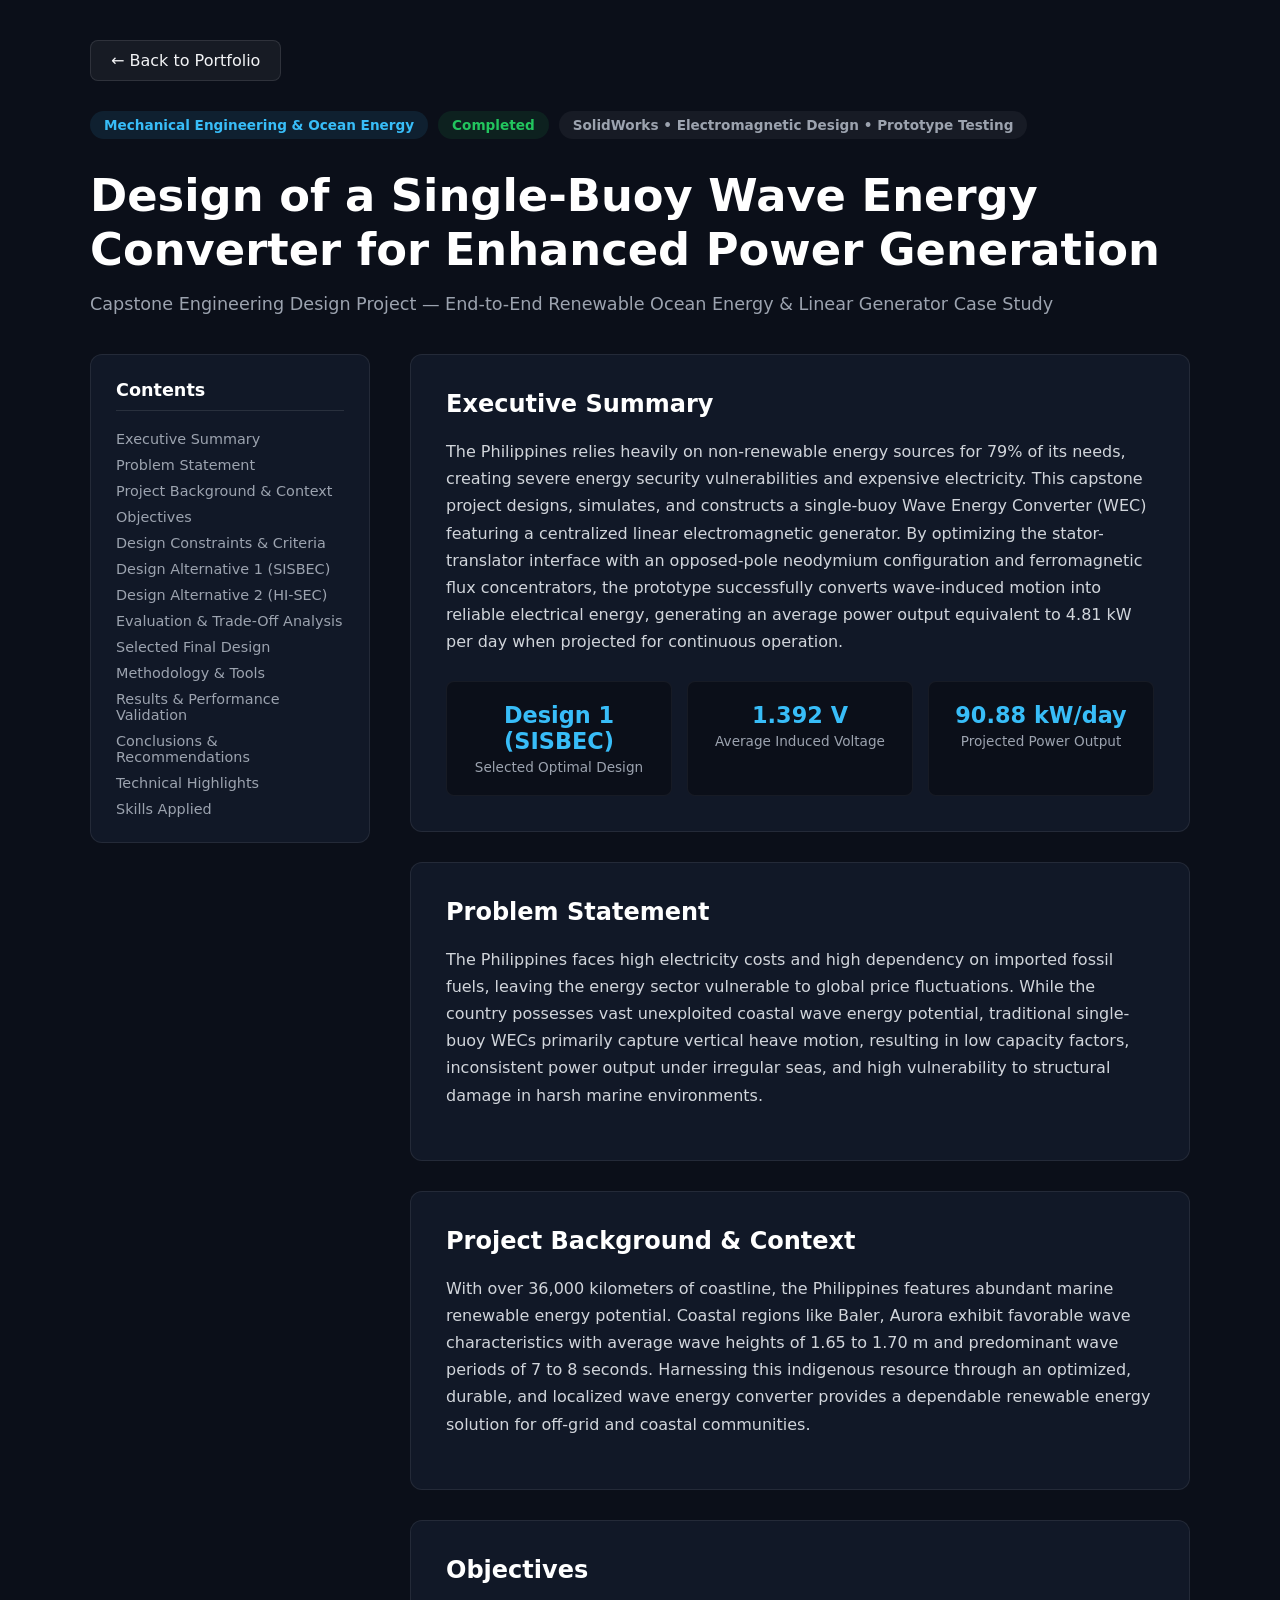
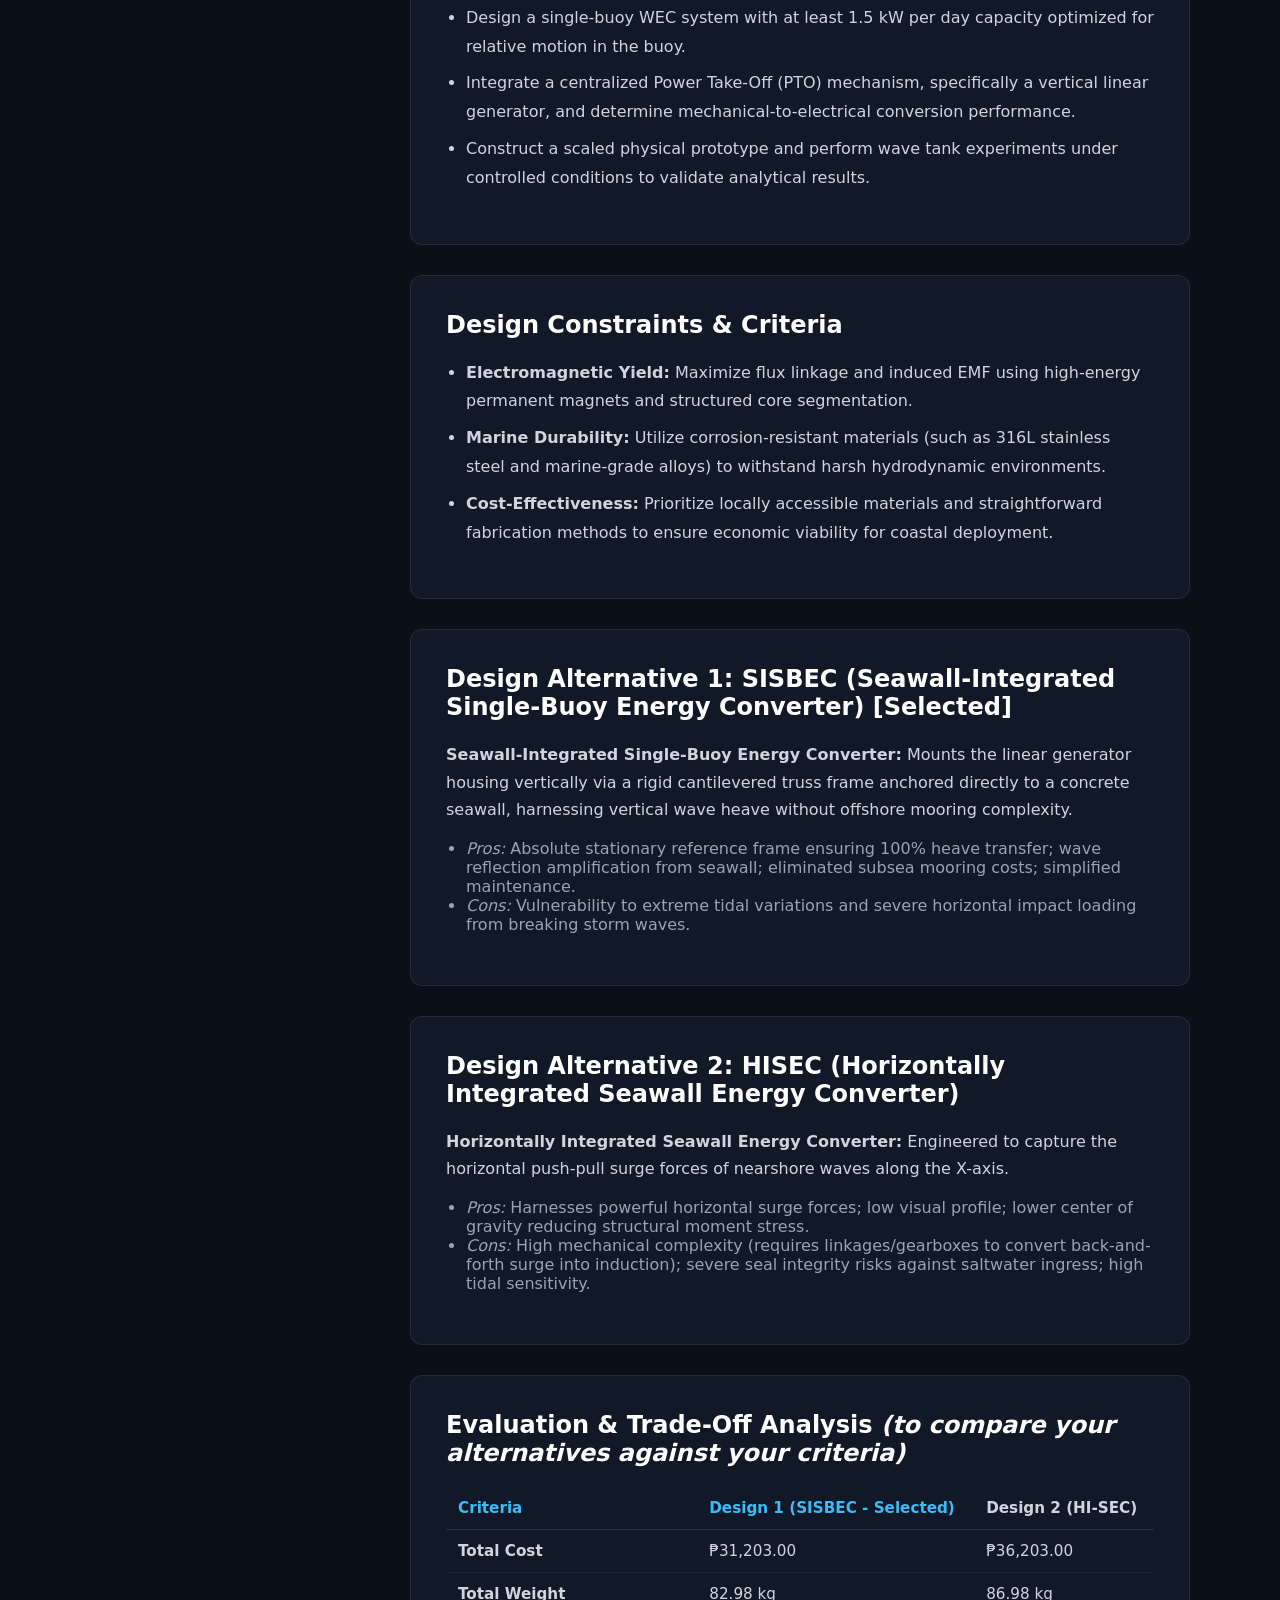
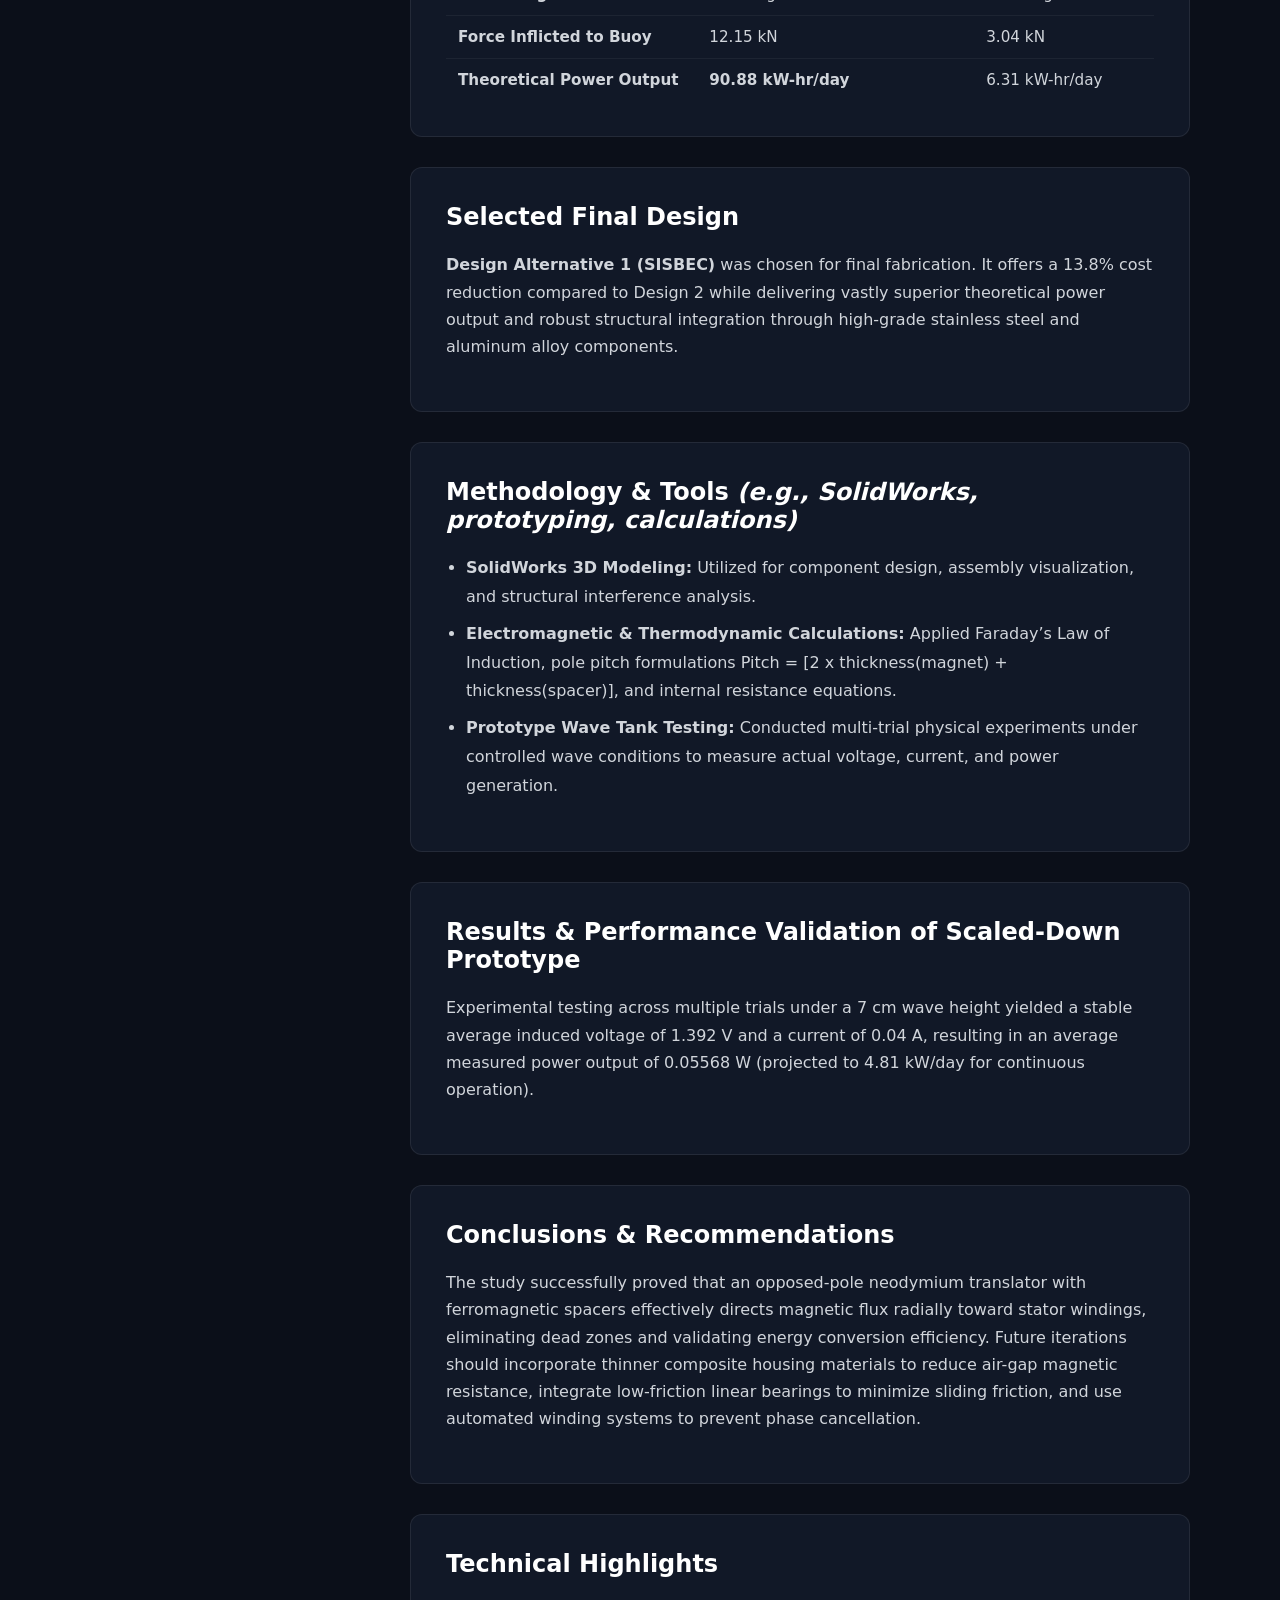
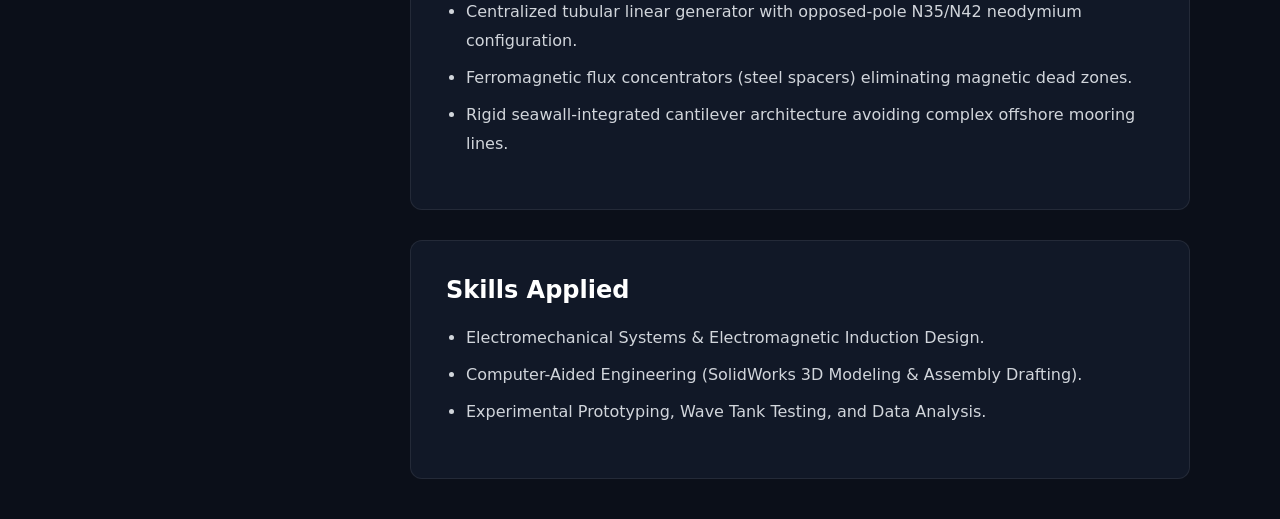
==== commit 4769ac88: "Update buoy-project.html" ====
--- a/buoy-project.html
+++ b/buoy-project.html
@@ -73,7 +73,7 @@
                             <div style="color: #9ca3af; font-size: 0.85rem; margin-top: 5px;">Average Induced Voltage</div>
                         </div>
                         <div style="background: #0b0f19; border: 1px solid rgba(255,255,255,0.05); padding: 20px; border-radius: 8px; text-align: center;">
-                            <div style="color: #38bdf8; font-size: 1.4rem; font-weight: 700;">4.81 kW/day</div>
+                            <div style="color: #38bdf8; font-size: 1.4rem; font-weight: 700;">90.88 kW/day</div>
                             <div style="color: #9ca3af; font-size: 0.85rem; margin-top: 5px;">Projected Power Output</div>
                         </div>
                     </div>
@@ -117,7 +117,7 @@
 
                 <!-- Design Alternative 1 -->
                 <section id="alternative-1" style="background: #111827; border: 1px solid rgba(255, 255, 255, 0.08); border-radius: 12px; padding: 35px;">
-                    <h2 style="color: #ffffff; margin-top: 0; font-size: 1.5rem; margin-bottom: 20px;">Design Alternative 1: SISBEC (Selected)</h2>
+                    <h2 style="color: #ffffff; margin-top: 0; font-size: 1.5rem; margin-bottom: 20px;">Design Alternative 1: SISBEC (Seawall-Integrated Single-Buoy Energy Converter) [Selected]</h2>
                     <p style="line-height: 1.7; color: #d1d5db; margin-bottom: 15px;">
                         <strong>Seawall-Integrated Single-Buoy Energy Converter:</strong> Mounts the linear generator housing vertically via a rigid cantilevered truss frame anchored directly to a concrete seawall, harnessing vertical wave heave without offshore mooring complexity.
                     </p>
@@ -129,7 +129,7 @@
 
                 <!-- Design Alternative 2 -->
                 <section id="alternative-2" style="background: #111827; border: 1px solid rgba(255, 255, 255, 0.08); border-radius: 12px; padding: 35px;">
-                    <h2 style="color: #ffffff; margin-top: 0; font-size: 1.5rem; margin-bottom: 20px;">Design Alternative 2: HI-SEC</h2>
+                    <h2 style="color: #ffffff; margin-top: 0; font-size: 1.5rem; margin-bottom: 20px;">Design Alternative 2: HISEC (Horizontally Integrated Seawall Energy Converter)</h2>
                     <p style="line-height: 1.7; color: #d1d5db; margin-bottom: 15px;">
                         <strong>Horizontally Integrated Seawall Energy Converter:</strong> Engineered to capture the horizontal push-pull surge forces of nearshore waves along the X-axis.
                     </p>
@@ -190,16 +190,16 @@
                     <h2 style="color: #ffffff; margin-top: 0; font-size: 1.5rem; margin-bottom: 20px;">Methodology & Tools <em>(e.g., SolidWorks, prototyping, calculations)</em></h2>
                     <ul style="line-height: 1.8; color: #d1d5db; padding-left: 20px; display: flex; flex-direction: column; gap: 8px;">
                         <li><strong>SolidWorks 3D Modeling:</strong> Utilized for component design, assembly visualization, and structural interference analysis.</li>
-                        <li><strong>Electromagnetic & Thermodynamic Calculations:</strong> Applied Faraday’s Law of Induction, pole pitch formulations ($P_{m} = (2 \times t_{mag}) + t_{spacer}$), and internal resistance equations.</li>
+                        <li><strong>Electromagnetic & Thermodynamic Calculations:</strong> Applied Faraday’s Law of Induction, pole pitch formulations Pitch = [2 x thickness(magnet) + thickness(spacer)], and internal resistance equations.</li>
                         <li><strong>Prototype Wave Tank Testing:</strong> Conducted multi-trial physical experiments under controlled wave conditions to measure actual voltage, current, and power generation.</li>
                     </ul>
                 </section>
 
                 <!-- Results & Performance Validation -->
                 <section id="validation" style="background: #111827; border: 1px solid rgba(255, 255, 255, 0.08); border-radius: 12px; padding: 35px;">
-                    <h2 style="color: #ffffff; margin-top: 0; font-size: 1.5rem; margin-bottom: 20px;">Results & Performance Validation</h2>
-                    <p style="line-height: 1.7; color: #d1d5db;">
-                        Experimental testing across multiple trials under a 7 cm wave height yielded a stable average induced voltage of **1.392 V** and a current of **0.04 A**, resulting in an average measured power output of **0.05568 W** (projected to **4.81 kW/day** for continuous operation).
+                    <h2 style="color: #ffffff; margin-top: 0; font-size: 1.5rem; margin-bottom: 20px;">Results & Performance Validation of Scaled-Down Prototype</h2>
+                    <p style="line-height: 1.7; color: #d1d5db;">
+                        Experimental testing across multiple trials under a 7 cm wave height yielded a stable average induced voltage of 1.392 V and a current of 0.04 A, resulting in an average measured power output of 0.05568 W (projected to 4.81 kW/day for continuous operation).
                     </p>
                 </section>
 
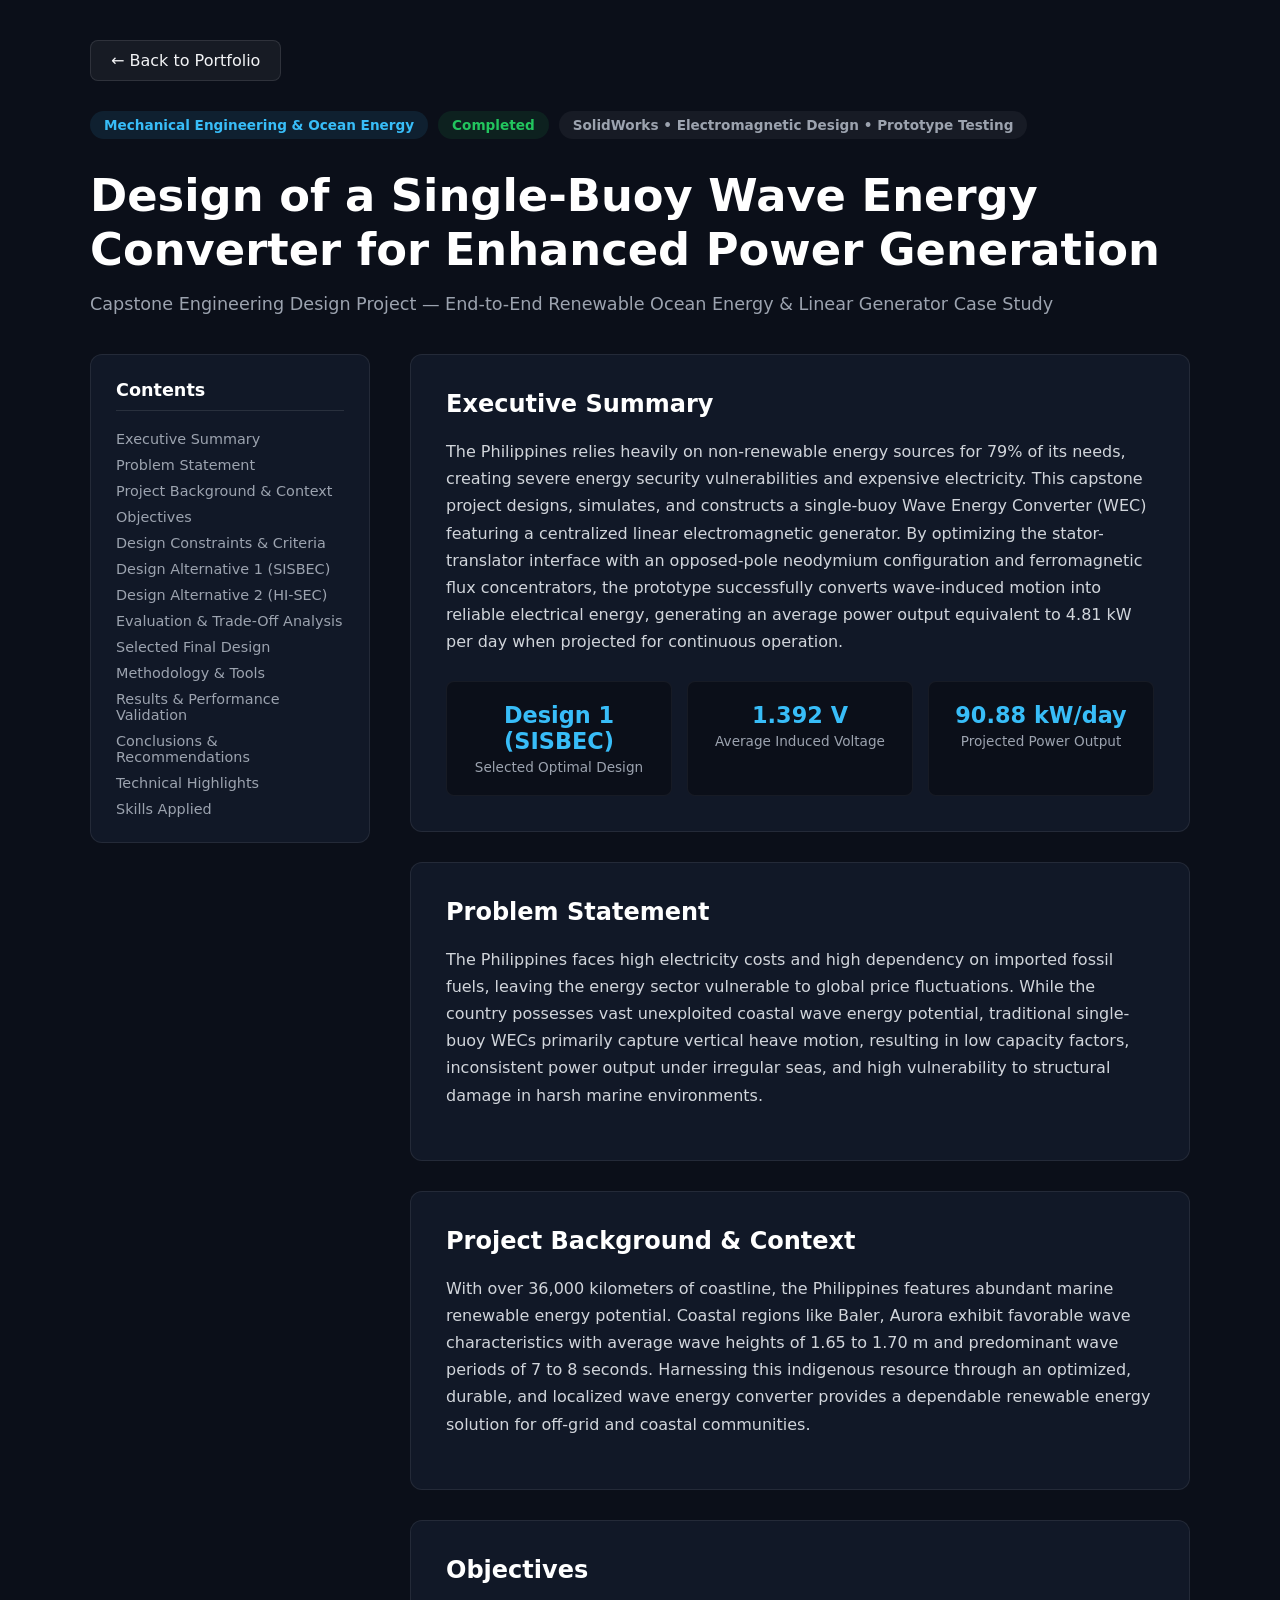
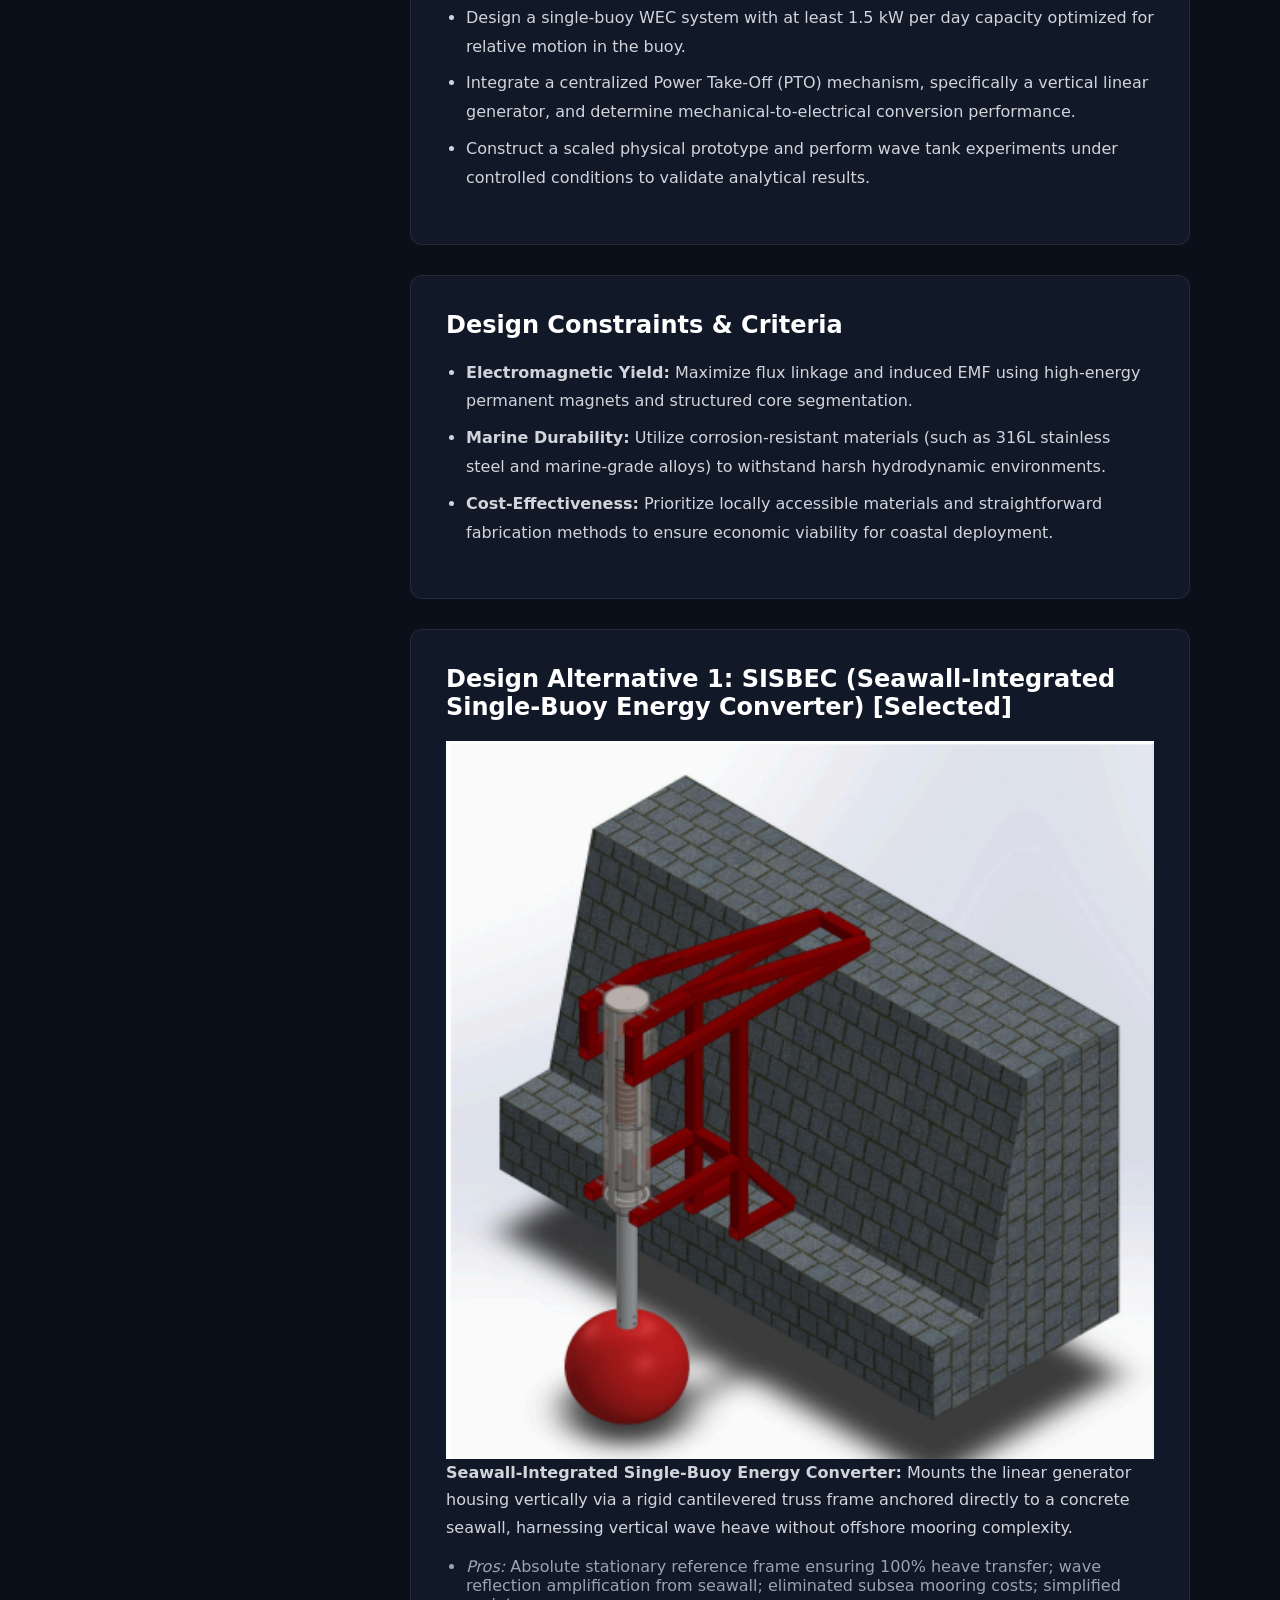
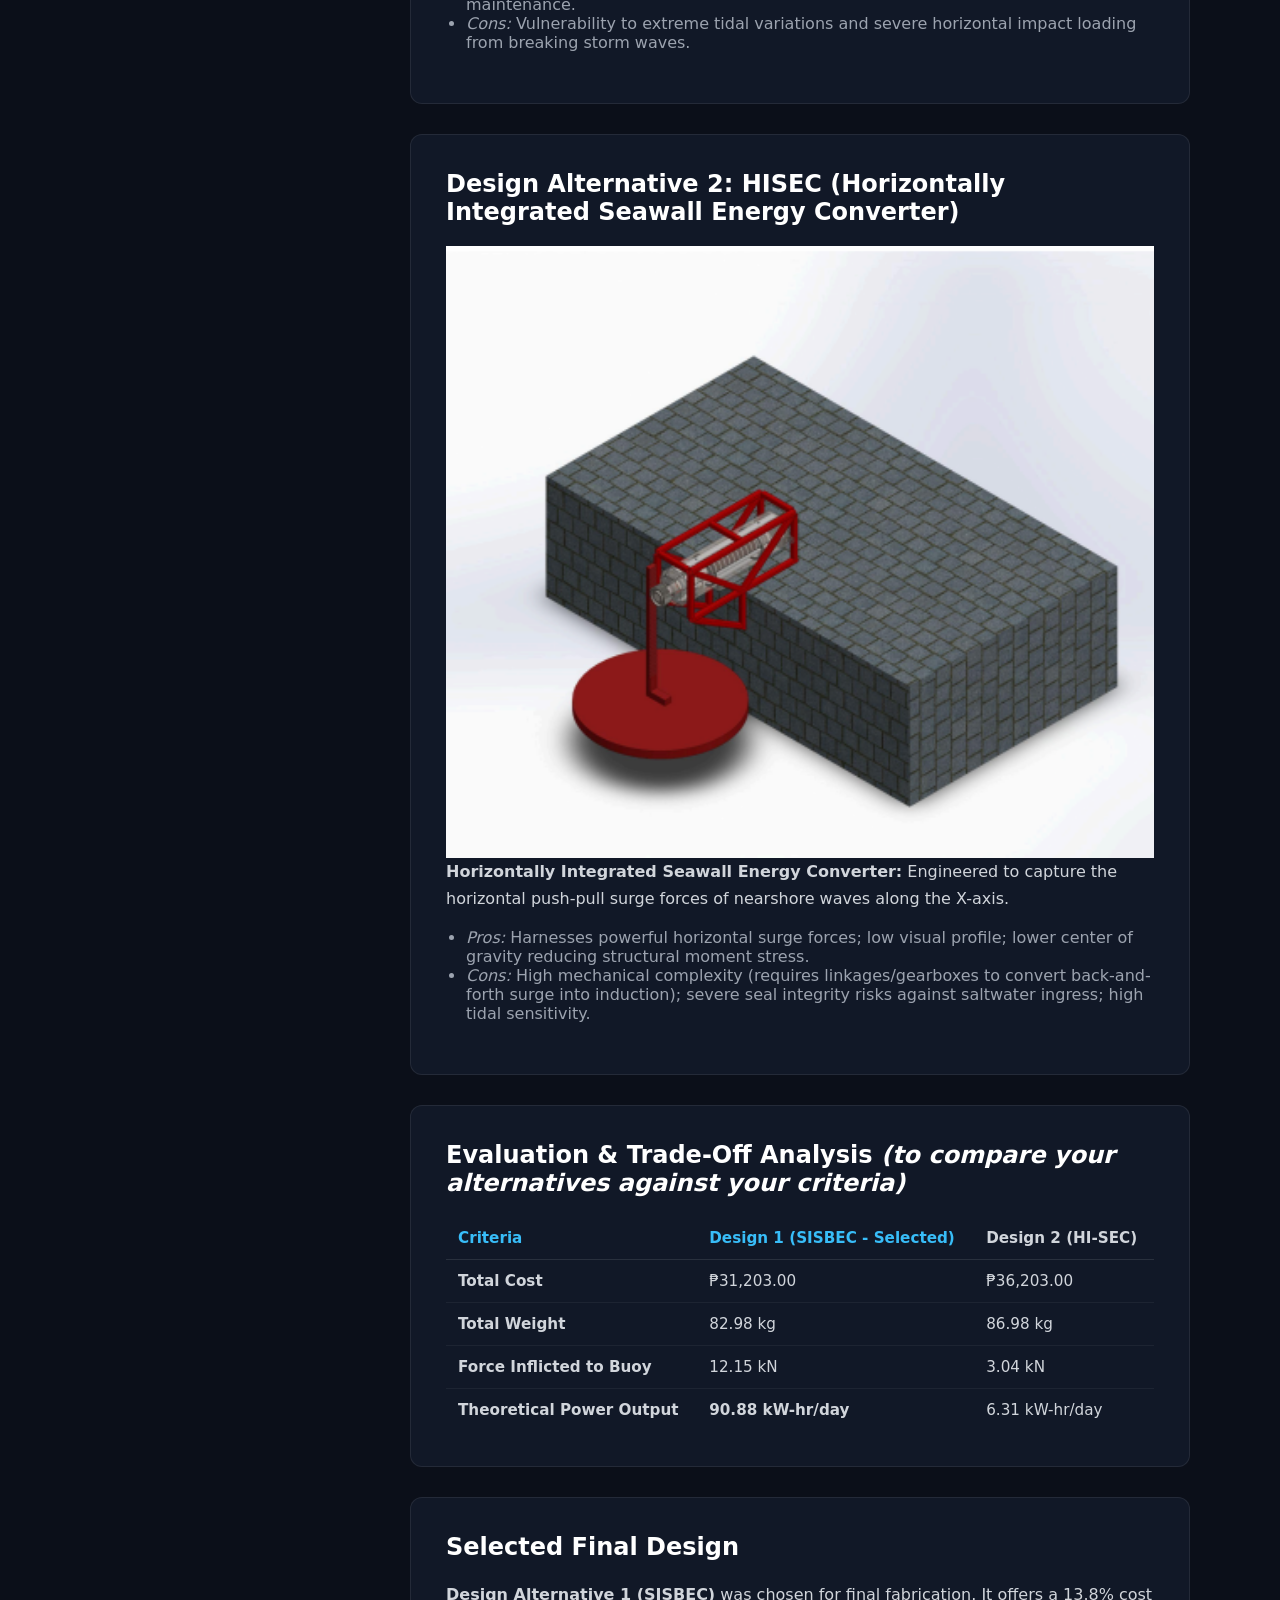
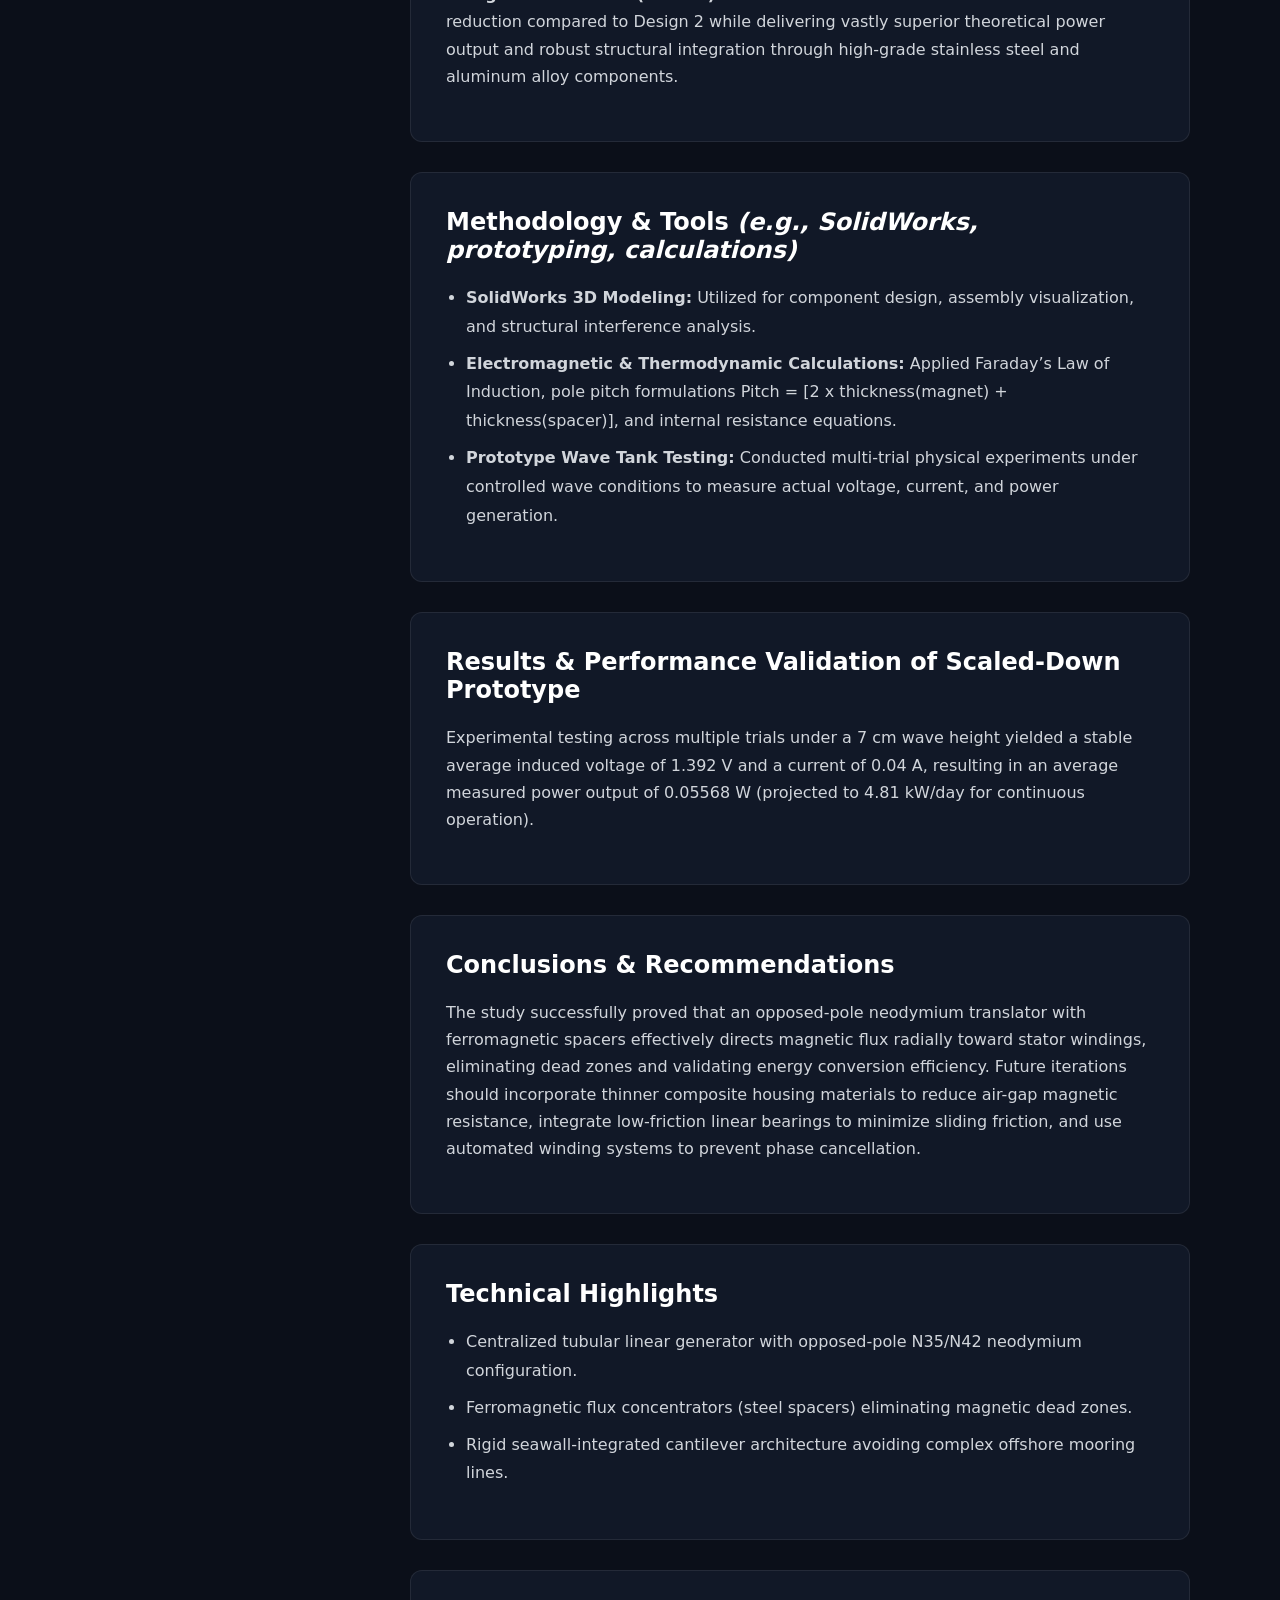
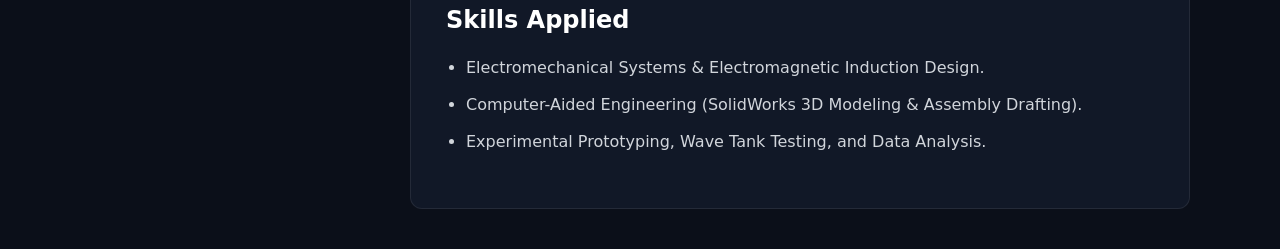
==== commit efa1f045: "Update buoy-project.html" ====
--- a/buoy-project.html
+++ b/buoy-project.html
@@ -119,6 +119,7 @@
                 <section id="alternative-1" style="background: #111827; border: 1px solid rgba(255, 255, 255, 0.08); border-radius: 12px; padding: 35px;">
                     <h2 style="color: #ffffff; margin-top: 0; font-size: 1.5rem; margin-bottom: 20px;">Design Alternative 1: SISBEC (Seawall-Integrated Single-Buoy Energy Converter) [Selected]</h2>
                     <p style="line-height: 1.7; color: #d1d5db; margin-bottom: 15px;">
+                        <img src="bdesign1.png" alt="Description of image" style="width: 100%; height: auto; display: block;">
                         <strong>Seawall-Integrated Single-Buoy Energy Converter:</strong> Mounts the linear generator housing vertically via a rigid cantilevered truss frame anchored directly to a concrete seawall, harnessing vertical wave heave without offshore mooring complexity.
                     </p>
                     <ul style="color: #9ca3af; padding-left: 20px;">
@@ -131,6 +132,7 @@
                 <section id="alternative-2" style="background: #111827; border: 1px solid rgba(255, 255, 255, 0.08); border-radius: 12px; padding: 35px;">
                     <h2 style="color: #ffffff; margin-top: 0; font-size: 1.5rem; margin-bottom: 20px;">Design Alternative 2: HISEC (Horizontally Integrated Seawall Energy Converter)</h2>
                     <p style="line-height: 1.7; color: #d1d5db; margin-bottom: 15px;">
+                        <img src="bdesign2.png" alt="Description of image" style="width: 100%; height: auto; display: block;">
                         <strong>Horizontally Integrated Seawall Energy Converter:</strong> Engineered to capture the horizontal push-pull surge forces of nearshore waves along the X-axis.
                     </p>
                     <ul style="color: #9ca3af; padding-left: 20px;">
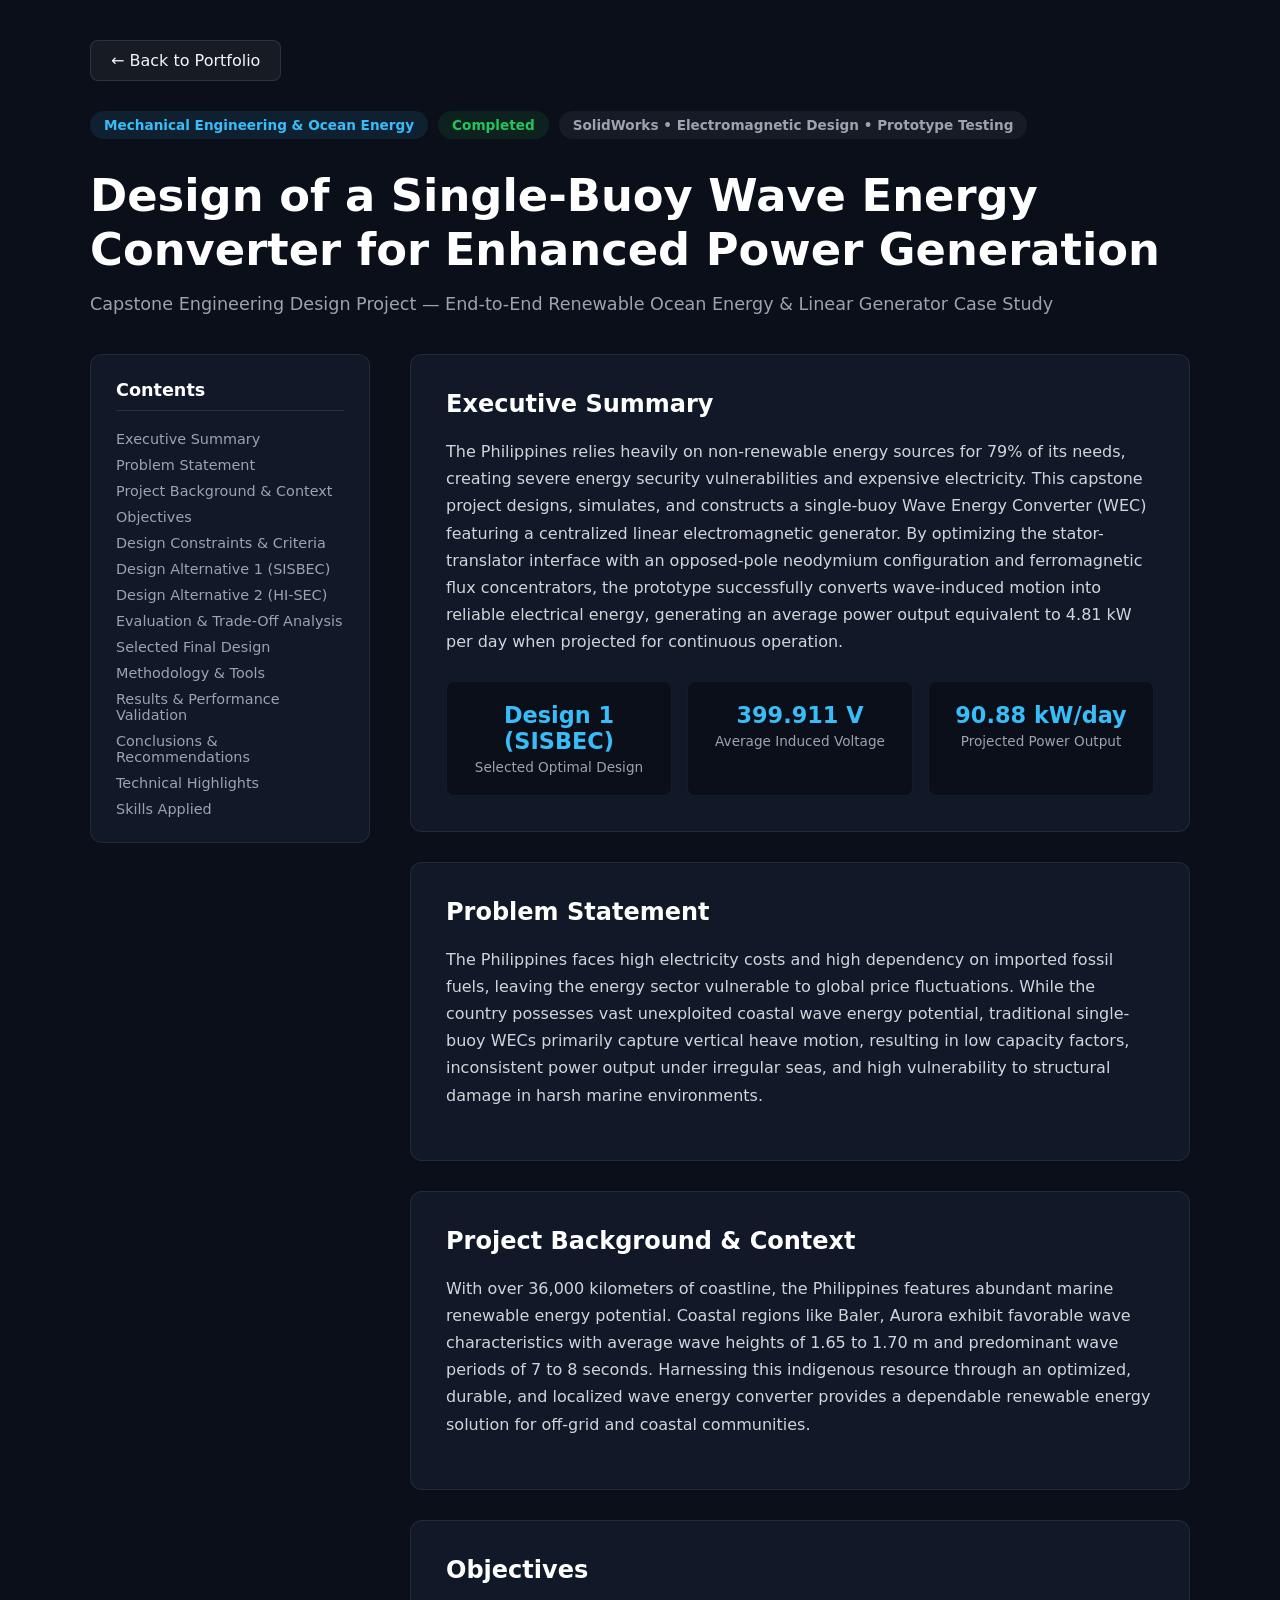
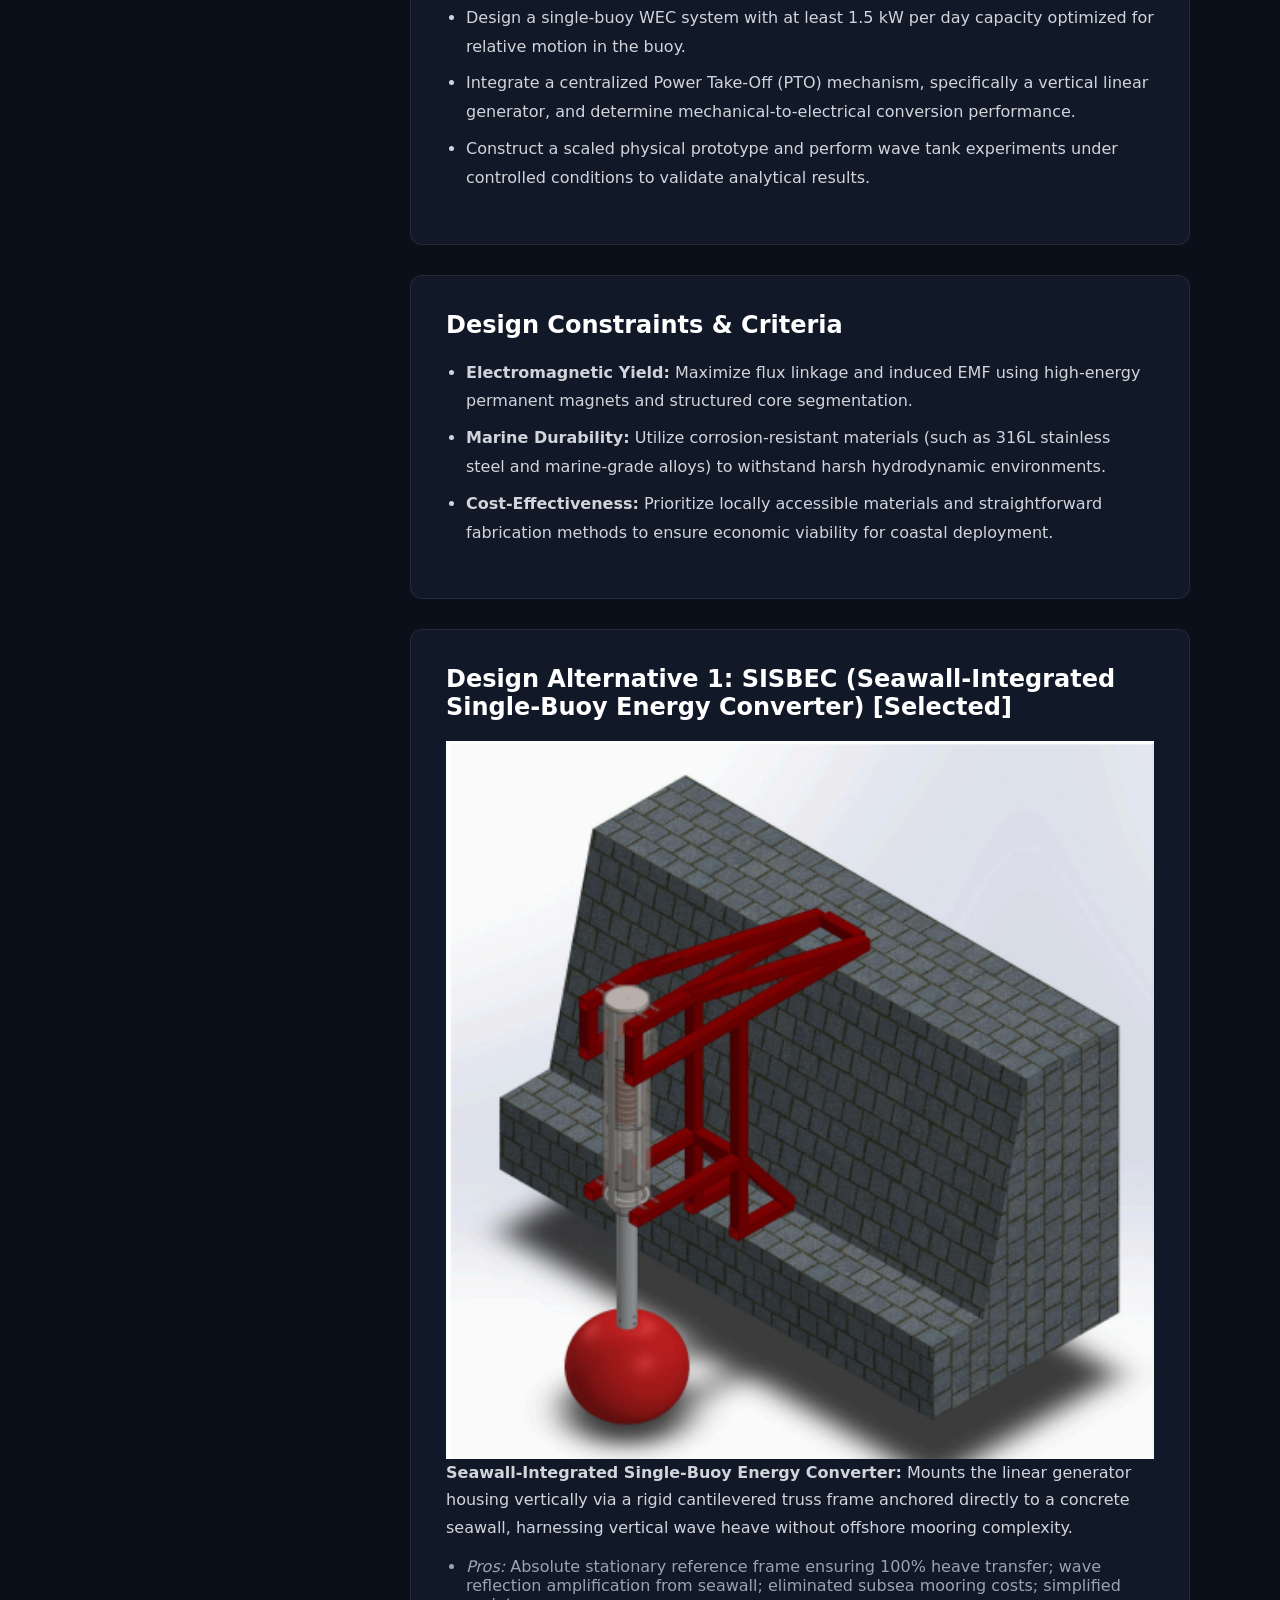
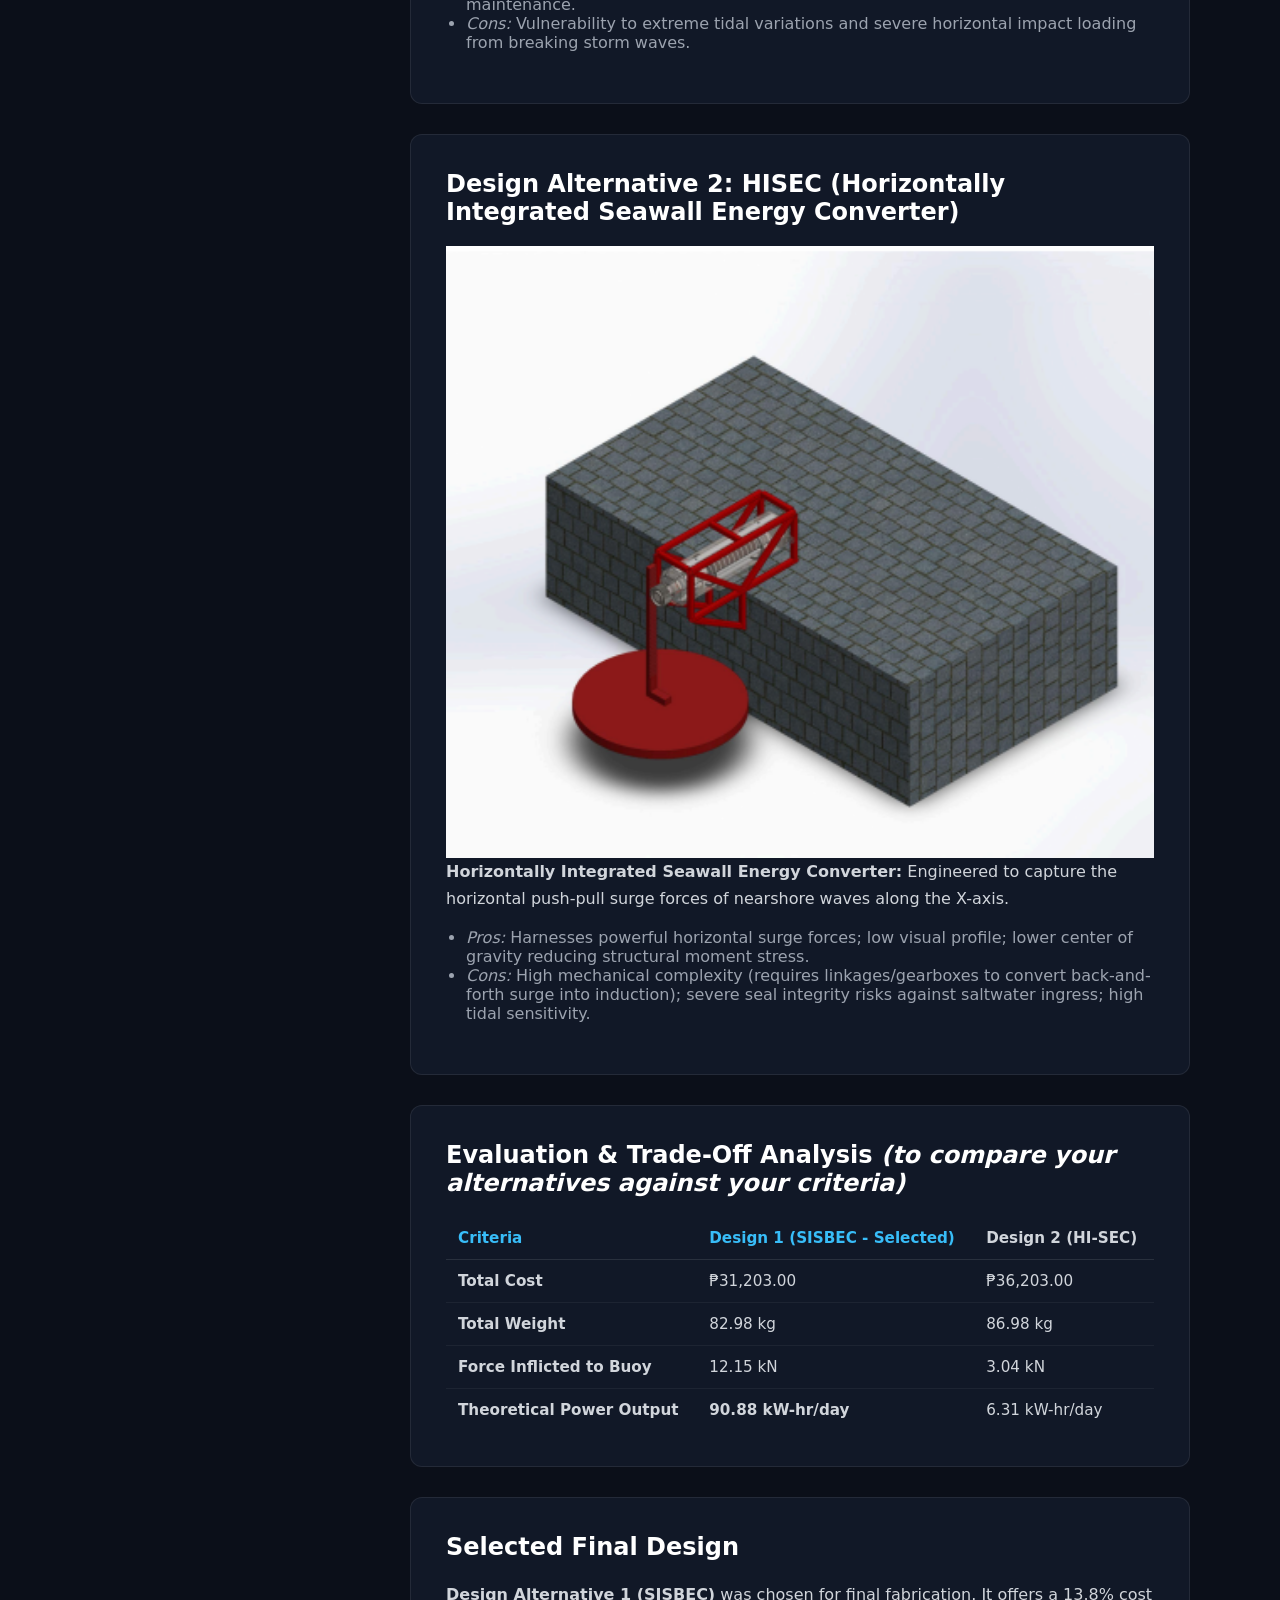
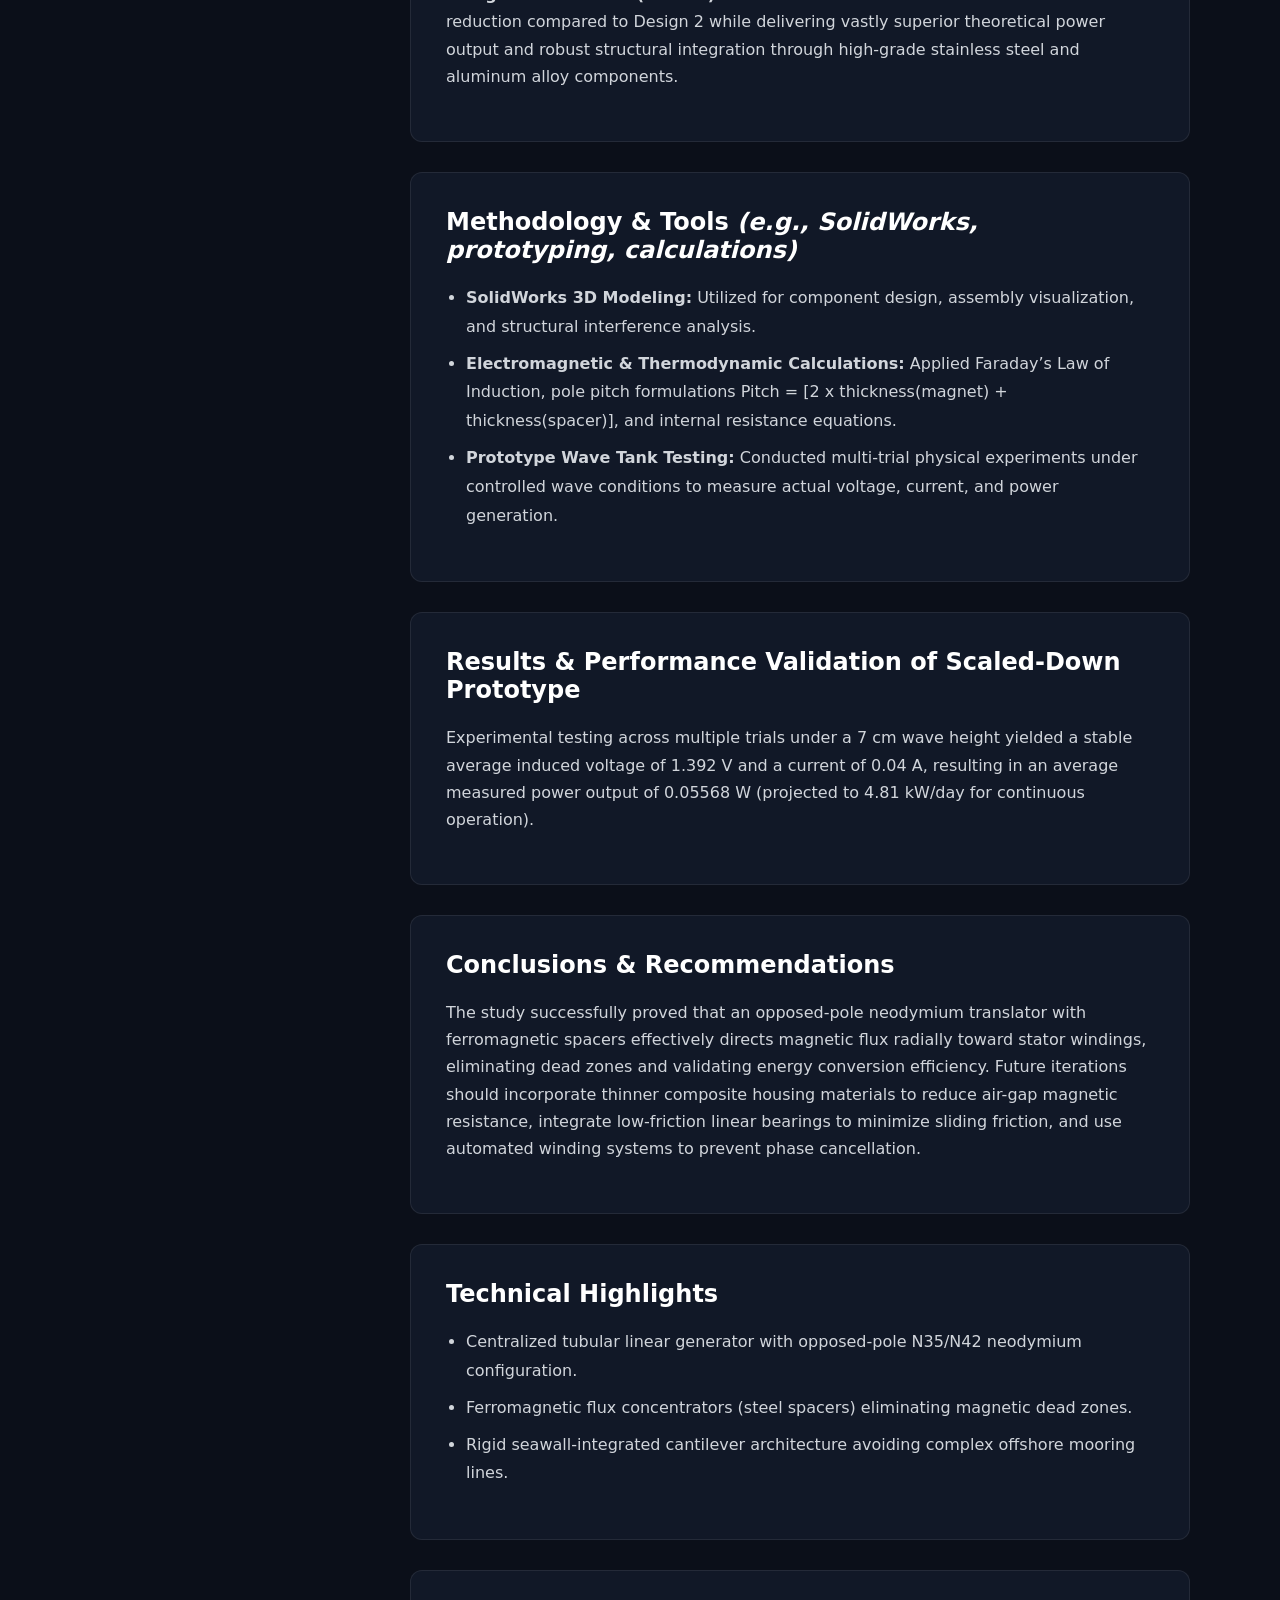
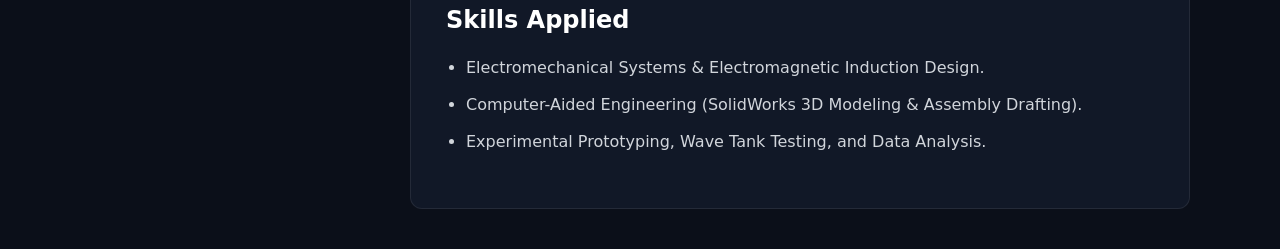
==== commit 56628c4c: "Update buoy-project.html" ====
--- a/buoy-project.html
+++ b/buoy-project.html
@@ -69,7 +69,7 @@
                             <div style="color: #9ca3af; font-size: 0.85rem; margin-top: 5px;">Selected Optimal Design</div>
                         </div>
                         <div style="background: #0b0f19; border: 1px solid rgba(255,255,255,0.05); padding: 20px; border-radius: 8px; text-align: center;">
-                            <div style="color: #38bdf8; font-size: 1.4rem; font-weight: 700;">1.392 V</div>
+                            <div style="color: #38bdf8; font-size: 1.4rem; font-weight: 700;">399.911 V</div>
                             <div style="color: #9ca3af; font-size: 0.85rem; margin-top: 5px;">Average Induced Voltage</div>
                         </div>
                         <div style="background: #0b0f19; border: 1px solid rgba(255,255,255,0.05); padding: 20px; border-radius: 8px; text-align: center;">
